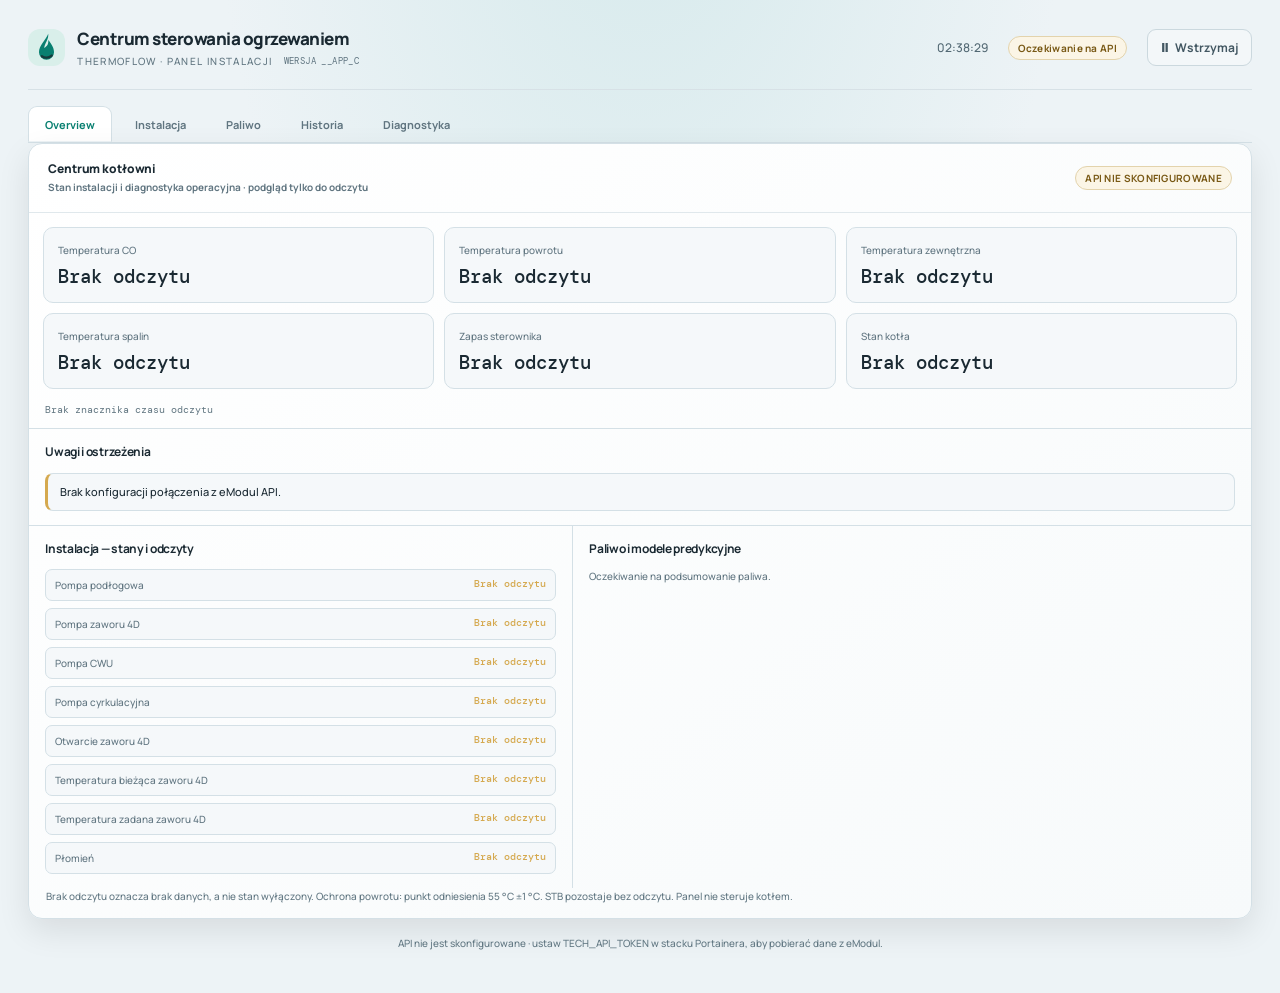
==== index.html @ 025302bd "Expose prepared shadow diagnostics in read-only API and dashboard Co-authored-by: Perplexity <norepl" ====
<!doctype html>
<html lang="pl">
<head>
  <meta charset="utf-8"><meta name="viewport" content="width=device-width, initial-scale=1">
  <meta name="theme-color" content="#0a1118">
  <meta name="description" content="ThermoFlow — monitoring i wizualizacja instalacji grzewczej, kotła Defro, temperatur, pomp i zużycia peletu.">
  <meta name="application-name" content="ThermoFlow">
  <link rel="icon" type="image/svg+xml" href="/favicon.svg">
  <link rel="icon" type="image/png" sizes="32x32" href="/favicon-32x32.png">
  <link rel="apple-touch-icon" sizes="180x180" href="/apple-touch-icon.png">
  <link rel="manifest" href="/site.webmanifest">
  <meta property="og:type" content="website">
  <meta property="og:site_name" content="ThermoFlow">
  <meta property="og:title" content="ThermoFlow — monitoring kotła">
  <meta property="og:description" content="Monitoring instalacji grzewczej i kotła Defro w czasie rzeczywistym.">
  <meta property="og:url" content="https://defro.rafalonthe.net/">
  <meta property="og:image" content="https://defro.rafalonthe.net/og-image.png">
  <meta property="og:image:type" content="image/png">
  <meta property="og:image:width" content="1200">
  <meta property="og:image:height" content="630">
  <title>ThermoFlow — monitoring kotła</title>
  <link rel="preconnect" href="https://fonts.googleapis.com"><link rel="preconnect" href="https://fonts.gstatic.com" crossorigin>
  <link href="https://fonts.googleapis.com/css2?family=DM+Mono:wght@400;500&family=Manrope:wght@400;500;600;700;800&display=swap" rel="stylesheet">
  <link rel="stylesheet" href="/assets/css/base.css?v=__APP_COMMIT__">
  <link rel="stylesheet" href="/assets/css/components.css?v=__APP_COMMIT__">
  <link rel="stylesheet" href="/assets/css/motion.css?v=__APP_COMMIT__">
  <link rel="stylesheet" href="/assets/css/charts.css?v=__APP_COMMIT__">
  <link rel="stylesheet" href="/assets/css/fuel.css?v=__APP_COMMIT__">
  <link rel="stylesheet" href="/assets/css/theme.css?v=__APP_COMMIT__">
  <link rel="stylesheet" href="/assets/css/ui-polish.css?v=__APP_COMMIT__">
</head>
<body><div class="app">
  <header class="topbar"><div class="brand"><div class="brandmark"><svg viewBox="0 0 64 64" aria-hidden="true"><path d="M35 8C31 19 19 28 19 40a13 13 0 0 0 26 0c0-8-5-15-10-21 1 8-3 11-7 14 1-9 8-15 7-25Z" fill="currentColor"/><path d="M24 47c5 3 12 3 17-1" fill="none" stroke="#153b3c" stroke-linecap="round" stroke-width="4"/></svg></div><div>Centrum sterowania ogrzewaniem<small>THERMOFLOW · PANEL INSTALACJI <span class="build-version-inline" id="buildVersion" title="Wersja obrazu dashboardu">WERSJA —</span></small></div></div><div class="topright"><span class="clock" id="clock">--:--</span><span class="badge warn" id="modeBadge">● OCZEKIWANIE NA API</span><button class="button" id="pauseBtn">Ⅱ &nbsp; Wstrzymaj</button></div></header>
  <nav class="view-nav" aria-label="Nawigacja ThermoFlow" role="tablist">
    <button type="button" class="view-tab active" data-view-target="overview" aria-selected="true">Overview</button>
    <button type="button" class="view-tab" data-view-target="installation" aria-selected="false">Instalacja</button>
    <button type="button" class="view-tab" data-view-target="fuel" aria-selected="false">Paliwo</button>
    <button type="button" class="view-tab" data-view-target="history" aria-selected="false">Historia</button>
    <button type="button" class="view-tab" data-view-target="diagnostics" aria-selected="false">Diagnostyka</button>
  </nav>

  <div class="grid"><main class="maincol">
    <section class="card overview-card" data-view="overview" aria-labelledby="overviewTitle">
      <div class="cardhead"><div><h2 id="overviewTitle">Centrum kotłowni</h2><div class="subhead">Stan instalacji i diagnostyka operacyjna · podgląd tylko do odczytu</div></div><span class="badge warn" id="overviewConnection">OCZEKIWANIE NA API</span></div>
      <div class="overview-grid">
        <div class="overview-metric"><span>Temperatura CO</span><strong id="overviewCo">—</strong></div>
        <div class="overview-metric"><span>Temperatura powrotu</span><strong id="overviewReturn">—</strong></div>
        <div class="overview-metric"><span>Temperatura zewnętrzna</span><strong id="overviewOutdoor">—</strong></div>
        <div class="overview-metric"><span>Temperatura spalin</span><strong id="overviewFlue">—</strong></div>
        <div class="overview-metric"><span>Zapas sterownika</span><strong id="overviewFuel">—</strong></div>
        <div class="overview-metric"><span>Stan kotła</span><strong id="overviewBoilerState">—</strong></div>
      </div>
      <div class="overview-updated" id="overviewUpdated" aria-live="polite">Oczekiwanie na odczyt…</div>
      <section class="overview-section" aria-labelledby="overviewAlertsTitle"><h3 id="overviewAlertsTitle">Uwagi i ostrzeżenia</h3><div id="overviewAlerts" class="overview-alerts" role="status" aria-live="polite"><div class="overview-alert warn">Oczekiwanie na dane sterownika.</div></div></section>
      <div class="overview-columns">
        <section class="overview-section" aria-labelledby="overviewPumpsTitle"><h3 id="overviewPumpsTitle">Instalacja — stany i odczyty</h3><div id="overviewPumps" class="overview-rows"><div class="overview-muted">Oczekiwanie na dane…</div></div></section>
        <section class="overview-section" aria-labelledby="overviewFuelTitle"><h3 id="overviewFuelTitle">Paliwo i modele predykcyjne</h3><div id="overviewFuelModels" class="overview-models"><div class="overview-muted">Oczekiwanie na podsumowanie paliwa…</div></div></section>
      </div>
      <div class="telemetry-footer">Brak odczytu oznacza brak danych, a nie stan wyłączony. Ochrona powrotu: punkt odniesienia 55 °C ±1 °C. STB pozostaje bez odczytu. Panel nie steruje kotłem.</div>
    </section>
    <section class="card" data-view="installation" aria-label="Schemat instalacji">
      <div class="schematic-wrap"><svg class="schematic" viewBox="0 0 1380 600" role="img" aria-label="Schemat ogrzewania: zawór 4D obsługuje grzejniki, zawór 3D podłogówkę; powroty łączą się przed kotłem">
        <defs><marker id="arrHot" markerWidth="8" markerHeight="8" refX="6" refY="4" orient="auto"><path d="M0,0 L8,4 L0,8 z" fill="#ff9c57"/></marker><marker id="arrBlue" markerWidth="8" markerHeight="8" refX="6" refY="4" orient="auto"><path d="M0,0 L8,4 L0,8 z" fill="#6bbcff"/></marker><marker id="arrWarm" markerWidth="8" markerHeight="8" refX="6" refY="4" orient="auto"><path d="M0,0 L8,4 L0,8 z" fill="#f6d365"/></marker><marker id="arrMix" markerWidth="8" markerHeight="8" refX="6" refY="4" orient="auto"><path d="M0,0 L8,4 L0,8 z" fill="#eab77a"/></marker>
          <path id="floorMixedFlowPath" d="M800 255 V350 H850 H935 V400"/>
          <path id="floorReturnFlowPath" d="M935 400 V430 H1045 V205 H850"/>
          <path id="floorHotFeedPath" d="M450 115 H800 V155"/>
          <path id="commonReturnPath" d="M1035 500 H350"/>
          <path id="floorReturnToCommonPath" d="M935 400 V430 H1045 V500 H350"/>
          <path id="radiatorLoop" d="M250 115 H450 V155 V255 V350 H500 H585 V390 V420 H700 V220 H490 H410 H350 V500 H250 V265 H225 M225 220 H250 V115"/>
          <path id="dhwLoop" d="M250 115 H1120 V204 V254 V400 H1155 V462 C1155 466 1095 466 1095 474 S1155 482 1155 486 S1095 500 1080 500 H1055 H350 H250 V265 H225 M225 220 H250 V115"/>
          <path id="circLoop" d="M1170 430 H1250 V315 H1290 V342 H1320 V530 H1145 V430 H1170"/>
        </defs>
        <path class="pipe" d="M225 220 H250 V115 H1120 M450 115 V155 M800 115 V155 M1120 115 V206 M450 255 V350 H500 M585 390 V420 H700 V220 H490 M410 220 H350 V500 H250 V265 H225 M800 255 V350 H850 M935 400 V430 H1045 V205 H850 M1045 430 V500 M1120 254 V400 M1170 430 H1250 V315 H1290 V342 H1320 V530 H1145 V430 H1170 M1080 500 H1035"/>
        <path class="pipe" d="M350 500 H1055"/><path class="flow cold" data-fid="commonRet" data-pump="commonReturn" d="M1035 500 H350"/>
        <path class="flow hot" data-fid="sys" data-pump="system" d="M225 220 H250 V115 H1120"/>
        <path class="flow hot" data-fid="radUp" data-pump="rad" d="M450 115 V155"/><path class="flow hot" data-fid="floorUp" data-pump="floor" d="M800 115 V155"/><path class="flow hot" data-fid="dhwUp" data-pump="dhw" d="M1120 115 V204"/>
        <path class="flow mixed" data-fid="radDown" data-pump="rad" d="M450 255 V350 H500"/><path class="flow" data-fid="floorDown" data-pump="floor" style="stroke:var(--teal)" d="M800 255 V350 H850"/>
        <path class="flow cold" data-fid="radRet" data-pump="rad" d="M585 390 V420 H700 V220 H490"/><path class="flow cold" data-fid="floorRet" data-pump="floor" d="M935 400 V430 H1045 V205 H850"/><path class="flow cold" data-fid="floorToCommon" data-pump="floor" d="M1045 430 V500 H1035"/>
        <path class="flow cold" data-fid="radRet2" data-pump="rad" d="M410 220 H350 V500"/><path class="flow cold" data-fid="sysRet" data-pump="system" marker-end="url(#arrBlue)" d="M350 500 H250 V265 H225"/>
        <text class="pipe-label" x="700" y="485" text-anchor="middle">POWRÓT WSPÓLNY DO KOTŁA</text>
        <path class="flow warm" data-fid="dhwDown" data-pump="dhw" marker-end="url(#arrWarm)" d="M1120 254 V400"/><path class="flow cold dhw-return-flow" data-fid="dhwRet" data-pump="dhw" d="M1080 500 H1035"/>
        <path class="flow hot" data-fid="circHot" data-pump="circ" d="M1170 430 H1250 V315 H1290 V342 H1320"/><path class="flow cold" data-fid="circRet" data-pump="circ" d="M1320 342 V530 H1145 V430 H1170"/>
        <g id="beadFloorHotFeed">
          <circle class="water-bead bead-teal" r="4"><animateMotion dur="3.6s" repeatCount="indefinite"><mpath href="#floorHotFeedPath"/></animateMotion></circle>
          <circle class="water-bead bead-teal" r="3.5"><animateMotion dur="3.6s" begin="-1.8s" repeatCount="indefinite"><mpath href="#floorHotFeedPath"/></animateMotion></circle>
        </g>
        <g id="beadFloor">
          <circle class="water-bead bead-teal" r="4"><animateMotion dur="3.4s" repeatCount="indefinite"><mpath href="#floorMixedFlowPath"/></animateMotion></circle>
          <circle class="water-bead bead-teal" r="3.5"><animateMotion dur="3.4s" begin="-1.1s" repeatCount="indefinite"><mpath href="#floorMixedFlowPath"/></animateMotion></circle>
          <circle class="water-bead bead-teal" r="3"><animateMotion dur="3.4s" begin="-2.2s" repeatCount="indefinite"><mpath href="#floorMixedFlowPath"/></animateMotion></circle>
        </g>
        <g id="beadFloorReturn" data-bead-spacing="280">
          <circle class="water-bead bead-cold" r="4"><animateMotion dur="4.2s" repeatCount="indefinite"><mpath href="#floorReturnFlowPath"/></animateMotion></circle>
          <circle class="water-bead bead-cold" r="3.5"><animateMotion dur="4.2s" begin="-2.1s" repeatCount="indefinite"><mpath href="#floorReturnFlowPath"/></animateMotion></circle>
        </g>
        <g id="beadFloorReturnToCommon" data-bead-spacing="280">
          <circle class="water-bead bead-cold" r="4"><animateMotion dur="0.7s" repeatCount="indefinite"><mpath href="#floorReturnToCommonPath"/></animateMotion></circle>
        </g>
        <g id="beadRadiator">
          <circle class="water-bead bead-teal" r="4"><animateMotion dur="5.4s" repeatCount="indefinite"><mpath href="#radiatorLoop"/></animateMotion></circle>
          <circle class="water-bead bead-teal" r="3.5"><animateMotion dur="5.4s" begin="-1.8s" repeatCount="indefinite"><mpath href="#radiatorLoop"/></animateMotion></circle>
          <circle class="water-bead bead-teal" r="3"><animateMotion dur="5.4s" begin="-3.6s" repeatCount="indefinite"><mpath href="#radiatorLoop"/></animateMotion></circle>
        </g>
        <g id="beadDhw">
          <circle class="water-bead bead-teal" r="4"><animateMotion dur="5.7s" repeatCount="indefinite"><mpath href="#dhwLoop"/></animateMotion></circle>
          <circle class="water-bead bead-teal" r="3.5"><animateMotion dur="5.7s" begin="-2.85s" repeatCount="indefinite"><mpath href="#dhwLoop"/></animateMotion></circle>
        </g>
        <g id="beadCirc">
          <circle class="water-bead bead-teal" r="4"><animateMotion dur="4.2s" repeatCount="indefinite"><mpath href="#circLoop"/></animateMotion></circle>
          <circle class="water-bead bead-teal" r="3.5"><animateMotion dur="4.2s" begin="-2.1s" repeatCount="indefinite"><mpath href="#circLoop"/></animateMotion></circle>
        </g>
        <path d="M105 175 V145" fill="none" stroke="#425761" stroke-width="8" stroke-linecap="round"/><path class="flow flue-flow" d="M105 169 V144" fill="none" stroke="#d98959" stroke-width="2"/><g fill="#91a3a8" opacity=".75"><circle class="smoke-puff" cx="100" cy="145" r="4"/><circle class="smoke-puff" cx="110" cy="139" r="3.5"/><circle class="smoke-puff" cx="103" cy="133" r="3"/></g>
        <text class="pipe-label" x="55" y="148" text-anchor="middle">SPALINY</text><text class="temp" id="sensorFlueSvg" x="55" y="166" text-anchor="middle" style="font-size:9px">—</text>
        <g><rect class="equip" x="25" y="175" width="200" height="140" rx="14"/><path id="boilerFlame" class="boiler-flame" d="M42 258 C34 236 55 226 51 207 C73 222 74 239 65 253 C84 235 91 228 88 213 C112 239 99 262 84 273 H49Z" fill="#fa9c56"/><text class="equip-title" x="165" y="201" text-anchor="middle">KOCIOŁ</text><text class="equip-sub" id="boilerStateSvg" x="165" y="221" text-anchor="middle">—</text><text class="temp" id="boilerPowerSvg" x="165" y="249" text-anchor="middle" style="font-size:12px">— kW</text><rect x="136" y="257" width="58" height="4" rx="2" fill="#263a45"/><rect id="boilerFuelBar" x="136" y="257" width="0" height="4" rx="2" fill="#49d7bd"/><text class="equip-sub" id="boilerFuelSvg" x="165" y="274" text-anchor="middle" style="font-size:8px">ZAPAS PALIWA · —</text><text class="equip-sub" x="165" y="296" text-anchor="middle">ogień · <tspan id="sensorFireSvg">—</tspan></text></g>
        <circle cx="250" cy="115" r="10" fill="#182832" stroke="#f3d16c" stroke-width="2"/><circle cx="250" cy="115" r="3" fill="#f3d16c"/><text class="equip-title" x="250" y="78" text-anchor="middle">CZUJNIK ZASILANIA</text><text class="temp" id="sensorTemp" x="250" y="99" text-anchor="middle">—</text><text class="pipe-label" x="325" y="101">GORĄCE ZASILANIE Z PIECA</text>
        <g class="svg-click" id="valve4Svg" tabindex="0" role="img" aria-describedby="valve4Tooltip" aria-label="Zawór 4D — najedź lub ustaw fokus, aby wyświetlić szczegóły"><circle class="equip" cx="450" cy="205" r="50"/><path d="M422 177 L478 233 M478 177 L422 233 M450 155 V255" stroke="#91aab2" stroke-width="2.4"/><circle cx="450" cy="205" r="8" fill="#49d7bd"/><rect x="390" y="137" width="120" height="22" rx="5" fill="#12212a"/><text class="equip-title" x="450" y="153" text-anchor="middle">ZAWÓR 4D</text></g>
        <g><circle class="pump" cx="450" cy="350" r="23"/><path id="radRotor" class="pump-icon pump-rotor" d="M443 337 Q463 350 443 363Z"/><text class="equip-sub" x="450" y="397" text-anchor="middle">POMPA ZAWORU 4D</text></g>
        <g><rect class="equip" x="500" y="310" width="180" height="80" rx="12"/><text class="equip-title" x="590" y="337" text-anchor="middle">GRZEJNIKI</text><path d="M523 350 H657 M532 356 V370 M552 356 V370 M572 356 V370 M592 356 V370 M612 356 V370 M632 356 V370 M652 356 V370" stroke="#d59661" stroke-width="2.2"/><text class="temp" id="radTemp" x="590" y="382" text-anchor="middle" aria-label="Temperatura bieżąca zaworu 4D, korekta regulatora w nawiasie, temperatura zadana"><tspan id="radCurrent">—</tspan><tspan id="radCorrection" font-size="8"></tspan><tspan> / </tspan><tspan id="radSet">—</tspan></text></g>
        <g class="svg-click" id="valve3Svg" title="Zawór 3D miesza gorące zasilanie z powrotem podłogówki"><circle class="equip" cx="800" cy="205" r="50"/><path d="M772 177 L828 233 M828 177 L772 233 M800 155 V255" stroke="#91aab2" stroke-width="2.4"/><circle cx="800" cy="205" r="8" fill="#49d7bd"/><rect x="740" y="137" width="120" height="22" rx="5" fill="#12212a"/><text class="equip-title" x="800" y="153" text-anchor="middle">ZAWÓR 3D</text></g>
        <g><circle class="pump" cx="800" cy="350" r="23"/><path id="floorRotor" class="pump-icon pump-rotor" d="M793 337 Q813 350 793 363Z"/><text class="equip-sub" x="800" y="397" text-anchor="middle">POMPA PODŁOGOWA</text><text class="equip-sub" id="floorPumpState" x="800" y="410" text-anchor="middle" style="font-size:7px;display:none">stan nieznany</text></g>
        <g><rect class="equip" x="850" y="310" width="170" height="90" rx="12"/><text class="equip-title" x="935" y="335" text-anchor="middle">PODŁOGÓWKA</text><text class="equip-sub" id="valve3Temp" x="935" y="352" text-anchor="middle">RĘCZNY · ZAWÓR 3D</text><path d="M872 370 C884 357 896 383 908 370 S932 357 944 370 S968 383 980 370 S1004 357 1012 370" fill="none" stroke="#64cbbc" stroke-width="2.2"/><text class="temp" id="floorTemp" x="935" y="391" text-anchor="middle" style="font-size:8px">brak odczytu</text></g>
        <g><circle class="pump" cx="1120" cy="230" r="24"/><path id="dhwRotor" class="pump-icon pump-rotor" d="M1112 216 Q1133 230 1112 244Z"/><text class="equip-sub" x="1120" y="270" text-anchor="middle">POMPA CWU</text></g>
        <g><rect class="water" x="1080" y="400" width="90" height="130" rx="28"/><text class="equip-title" x="1125" y="435" text-anchor="middle">CWU</text><text class="equip-sub" x="1125" y="454" text-anchor="middle">ZASOBNIK</text><path d="M1120 400 H1155 V462 C1155 466 1095 466 1095 474 S1155 482 1155 486 S1095 500 1080 500" fill="none" stroke="#d99f54" stroke-width="3" stroke-linecap="round" stroke-linejoin="round"/><path class="flow warm" data-fid="dhwTank" data-pump="dhw" marker-end="url(#arrWarm)" d="M1120 400 H1155 V462 C1155 466 1095 466 1095 474 S1155 482 1155 486 S1095 500 1080 500"/><text class="temp compact-temp" id="dhwTemp" x="1125" y="519" text-anchor="middle">48 / 50°C</text></g>
        <g aria-label="Kran ciepłej wody"><text class="equip-title" x="1290" y="275" text-anchor="middle">KRAN CWU</text><path d="M1290 298 V290 C1290 285 1294 282 1299 282 H1309 V290 H1300 V300 M1309 290 H1318 V303 H1310" fill="none" stroke="#dce8e9" stroke-width="4" stroke-linecap="round" stroke-linejoin="round"/><path d="M1298 282 V278 H1307 V282" fill="none" stroke="#91aab2" stroke-width="3" stroke-linecap="round" stroke-linejoin="round"/><path d="M1314 307 C1314 307 1310 311 1310 314 A4 4 0 0 0 1318 314 C1318 311 1314 307 1314 307Z" fill="#6bbcff"/></g>
        <g><circle class="pump" cx="1210" cy="430" r="22"/><path id="circRotor" class="pump-icon pump-rotor" d="M1203 417 Q1222 430 1203 443Z"/><text class="equip-sub" x="1220" y="470" text-anchor="middle">POMPA</text><text class="equip-sub" x="1220" y="482" text-anchor="middle">CYRKULACYJNA</text></g>
        <g><text class="equip-title" x="1320" y="65" text-anchor="middle">ZEWNĘTRZNA</text><text class="temp" id="sensorOutdoorSvg" x="1320" y="87" text-anchor="middle">—</text><circle cx="1320" cy="112" r="8" fill="#182832" stroke="#6bbcff" stroke-width="2"/><circle cx="1320" cy="112" r="3" fill="#6bbcff"/></g>
        <circle id="floorReturnJunction" cx="1045" cy="430" r="3.5" fill="#6bbcff"/><circle class="node" cx="250" cy="115" r="5"/><circle cx="250" cy="500" r="10" fill="#182832" stroke="#6bbcff" stroke-width="2.5"/><circle cx="250" cy="500" r="3.5" fill="#6bbcff"/><text class="equip-sub" x="250" y="528" text-anchor="middle">CZUJNIK POWROTU · <tspan id="returnTempSvg">—</tspan></text>
      </svg></div>
      <div class="diagram-legend"><span class="key"><i style="background:var(--orange)"></i>Gorące zasilanie</span><span class="key"><i style="background:var(--yellow)"></i>Gałąź CWU</span><span class="key"><i style="background:#eab77a"></i>Zasilanie grzejników za 4D</span><span class="key"><i style="background:var(--blue)"></i>Wspólny powrót do kotła</span><span class="key"><i style="background:var(--teal)"></i>Przepływ podłogówki</span><span class="key"><i style="background:var(--orange)"></i>Ciepła woda do kranu</span><span class="key"><i style="background:var(--blue)"></i>Powrót cyrkulacji CWU</span></div>
    </section>
    <section class="card" data-view="installation"><div class="cardhead"><div><h2>Temperatury instalacji</h2><div class="subhead">Czujniki na schemacie i temperatury obiegów</div></div></div><div class="temperature-grid"><div class="metric"><div class="label">Czujnik za piecem</div><strong class="t1" id="mBoiler">—</strong><small>na wspólnym zasilaniu</small></div><div class="metric"><div class="label">Zasilanie podłogówki · C1</div><strong class="t2" id="mFloor">—</strong><small id="floorMetricHint">czujnik na rurze za pompą podłogową</small></div><div class="metric"><div class="label">Zasilanie grzejników</div><strong class="t3" id="mRad">—</strong><small>sterowanie z pieca · zawór 4D</small></div><div class="metric"><div class="label">CWU · bieżąca / zadana</div><strong class="t4" id="mDhw">— / —</strong><small id="dhwMetricHint">oczekiwanie na dane</small></div></div></section>

    <section class="card" data-view="installation"><div class="cardhead"><div><h2>Odczyty sterownika pieca</h2><div class="subhead">Parametry z panelu DEfRO · odświeżane z eModul API</div></div></div>
      <div class="telemetry-grid">
        <div class="telemetry-tile ok"><div class="telemetry-label">Temperatura CO</div><div class="telemetry-value" id="tileCo">—</div><div class="telemetry-meta" id="tileCoMeta">zadana —</div></div>
        <div class="telemetry-tile ok"><div class="telemetry-label">Temperatura CWU</div><div class="telemetry-value" id="tileDhw">—</div><div class="telemetry-meta" id="tileDhwMeta">zadana —</div></div>
        <div class="telemetry-tile ok"><div class="telemetry-label">Temperatura spalin</div><div class="telemetry-value" id="tileFlue">—</div><div class="telemetry-meta">odczyt sterownika</div></div>
        <div class="telemetry-tile ok"><div class="telemetry-label">Temperatura zewnętrzna</div><div class="telemetry-value" id="tileOutdoor">—</div><div class="telemetry-meta">czujnik zewnętrzny</div></div>
        <div class="telemetry-tile live"><div class="telemetry-label">Moc chwilowa pieca</div><div class="telemetry-value" id="tileBoilerPower">—</div><div class="telemetry-meta" id="tileBoilerPowerMeta">odczyt z eModul</div></div>
        <div class="telemetry-tile alert"><div class="telemetry-label">Czujnik ognia</div><div class="telemetry-value small" id="tileFire">—</div><div class="telemetry-meta" id="tileFireMeta">surowa wartość API niedostępna</div></div>
        <div class="telemetry-tile"><div class="telemetry-label">Podajnik</div><div class="telemetry-value small" id="tileFeeder">—</div></div>
        <div class="telemetry-tile"><div class="telemetry-label">Grzałka</div><div class="telemetry-value small" id="tileHeater">—</div></div>
        <div class="telemetry-tile"><div class="telemetry-label">Pompa podłogowa · wyjście CO</div><div class="telemetry-value small" id="tilePumpFloor">—</div></div>
        <div class="telemetry-tile"><div class="telemetry-label">Pompa grzejników · zawór 4D</div><div class="telemetry-value small" id="tilePumpValve4d">—</div></div>
        <div class="telemetry-tile"><div class="telemetry-label">Pompa CWU</div><div class="telemetry-value small" id="tilePumpDhw">—</div></div>
        <div class="telemetry-tile"><div class="telemetry-label">Pompa cyrkulacyjna</div><div class="telemetry-value small" id="tilePumpCirc">—</div></div>
        <div class="telemetry-tile"><div class="telemetry-label">Wentylator</div><div class="telemetry-value small" id="tileFan">—</div><div class="telemetry-meta" id="tileFanMeta">obroty niedostępne</div></div>
        <div class="telemetry-tile live"><div class="telemetry-label">Zawór wbudowany 1 · 4D</div><div class="telemetry-value" id="tileValve">—</div><div class="telemetry-meta" id="tileValveMeta">czujnik zaworu</div></div>
        <div class="telemetry-tile ok"><div class="telemetry-label">Zapas paliwa</div><div class="telemetry-value" id="tileFuel">—</div><div class="telemetry-meta" id="tileFuelMeta">stan zasobnika paliwa</div></div>
        <div class="telemetry-tile"><div class="telemetry-label">Dezynfekcja</div><div class="telemetry-value small" id="tileDisinfection">—</div></div>
        <div class="telemetry-tile live"><div class="telemetry-label">Tryb pracy</div><div class="telemetry-value small" id="tileMode">Pompy równoległe</div></div>
        <div class="telemetry-tile live"><div class="telemetry-label">Stan sterownika</div><div class="telemetry-value small" id="tileControllerState">Czuwanie</div></div>
        <div class="telemetry-tile live"><div class="telemetry-label">Stan CWU · wyliczony</div><div class="telemetry-value small" id="tileDhwState">Brak odczytu</div><div class="telemetry-meta" id="tileDhwStateMeta">wymaga temperatury i stanu pompy</div></div>
        <div class="telemetry-tile live"><div class="telemetry-label">Pokój · bieżąca / zadana</div><div class="telemetry-value small" id="tileRoomState">— / —</div><div class="telemetry-meta" id="tileRoomStateMeta">odczyt regulatora pokojowego</div></div>
        <div class="telemetry-tile wide"><div class="telemetry-label">Sterownik i wersja</div><div class="telemetry-value small" id="tileController">DEfRO · ST-9730</div><div class="telemetry-meta" id="tileVersion">wersja modułu</div></div>
      </div><div class="subhead" id="extraTempHeading" style="display:none;padding:0 18px 8px">Dodatkowe temperatury udostępnione przez sterownik</div><div class="telemetry-grid" id="extraTempGrid" style="display:none;padding-top:0"></div><div class="telemetry-footer" id="telemetryFooter">Oczekiwanie na dane sterownika przez eModul API.</div>
    </section>
    <section class="card" data-view="fuel" id="fuelCard" aria-labelledby="fuelTitle" hidden><div class="cardhead"><div><h2 id="fuelTitle">Zużycie peletu</h2><div class="subhead">Dosypki z kanału ThingSpeak „Pelet” · zużycie bieżące z licznika podajnika lub mocy palnika, kalibrowane do dosypek</div></div></div>
      <div class="telemetry-grid fuel-grid">
        <div class="telemetry-tile live"><div class="telemetry-label">Ostatnie 7 dni</div><div class="telemetry-value" id="fuelWeek">—</div><div class="telemetry-meta" id="fuelWeekMeta">szacunek z mocy palnika</div></div>
        <div class="telemetry-tile live"><div class="telemetry-label" id="fuelHddLabel">kg na stopniodzień</div><div class="telemetry-value" id="fuelHdd">—</div><div class="telemetry-meta" id="fuelHddMeta">z rzeczywistych dosypek</div></div>
        <div class="telemetry-tile live"><div class="telemetry-label">Od ostatniej dosypki</div><div class="telemetry-value" id="fuelSince">—</div><div class="telemetry-meta" id="fuelSinceMeta">—</div></div>
        <div class="telemetry-tile ok" id="fuelHopperTile"><div class="telemetry-label">W zasobniku · szacunek</div><div class="telemetry-value" id="fuelHopper">—</div><div class="telemetry-meta" id="fuelHopperMeta">—</div></div>
      </div><div class="telemetry-footer" id="fuelFooter">Oczekiwanie na dane zużycia peletu.</div>
      <div class="fuel-detail-section">
        <div class="fuel-detail-heading"><div><h3>ANALITYKA ZUŻYCIA</h3><small>Ostatnie 30 pełnych dób · kg</small></div><span class="telemetry-meta" id="fuelDetailStatus">Dane z ThingSpeak</span></div>
        <div class="fuel-analysis-layout">
          <div class="fuel-analysis-main">
            <div class="fuel-detail-panel fuel-chart-panel"><h4>Zużycie dobowe</h4><canvas id="fuelDailyChart" aria-label="Wykres dobowego zużycia peletu: licznik podajnika, moc palnika i model domu"></canvas><div class="fuel-chart-legend" id="fuelChartLegend"></div><div class="fuel-detail-footnote">Licznik i moc palnika to źródła szacunku zużycia. Model domu jest wartością obliczeniową, nie pomiarem.</div></div>
            <div class="fuel-detail-panel fuel-history-panel"><div class="fuel-detail-heading"><h4>Historia dosypek</h4><span class="telemetry-meta" id="fuelRefillCount">—</span></div><div id="fuelRefillHistory"><div class="fuel-empty">Ładowanie historii…</div></div></div>
          </div>
          <div class="fuel-analysis-side">
            <div class="fuel-detail-panel fuel-model-panel"><h4>Model i jakość danych</h4><div id="fuelModelDetails"><div class="fuel-empty">Oczekiwanie na podsumowanie…</div></div></div><div class="fuel-detail-panel fuel-telemetry-quality-panel"><div class="fuel-detail-heading"><h4>Jakość telemetrii ThingSpeak</h4><button type="button" class="button" id="fuelTelemetryAuditRun">Uruchom audyt</button></div><div class="telemetry-meta" id="fuelTelemetryAuditMeta">Audyt nie był jeszcze uruchamiany</div><div id="fuelTelemetryQuality"><div class="fuel-empty">Audyt uruchamiany na żądanie; wejście do widoku nie pobiera historii.</div></div></div>
            <div class="fuel-detail-panel fuel-planning-panel"><h4>Planowanie zapasu pelletu</h4><div id="fuelPlanning"><div class="fuel-empty">Oczekiwanie na prognozę…</div></div></div>
            <div class="fuel-detail-panel fuel-forecast-panel"><h4>Prognoza zużycia</h4><div id="fuelForecast"><div class="fuel-empty">Oczekiwanie na prognozę…</div></div><div class="fuel-detail-footnote" id="fuelStockMethod">Prognoza zależy od modelu domu i danych pogodowych. Jest szacunkiem, nie gwarantowanym terminem dosypki.</div></div>
          </div>
        </div>
      </div>
    </section>
  </main></div>
  <div class="valve-tooltip" id="valve4Tooltip" role="tooltip" hidden></div>
  <section class="card sensor-panel" data-view="diagnostics"><div class="cardhead"><div><h2>Czujniki instalacji</h2><div class="subhead">Dostępność i odczyty udostępniane przez eModul</div></div></div><div class="sensor-grid">
    <div class="sensor-chip" id="sensorOutdoor"><i></i><span>Czujnik zewnętrzny · oczekiwanie na API</span></div><div class="sensor-chip unknown" id="sensorReturn"><i></i><span>Czujnik powrotu · oczekiwanie na API</span></div>
    <div class="sensor-chip unknown" id="sensorValve"><i></i><span>Czujnik zaworu · oczekiwanie na API</span></div><div class="sensor-chip" id="sensorDhw"><i></i><span>Czujnik CWU · oczekiwanie na API</span></div>
    <div class="sensor-chip safety" id="sensorFire"><i></i><span>Czujnik ognia · oczekiwanie na API</span></div><div class="sensor-chip" id="sensorCo"><i></i><span>Czujnik CO · oczekiwanie na API</span></div>
    <div class="sensor-chip" id="sensorFlue"><i></i><span>Czujnik spalin · oczekiwanie na API</span></div><div class="sensor-chip safety unknown" id="sensorStb" title="STB to zabezpieczenie termiczne kotła; sterownik nie udostępnia jego stanu w API"><i></i><span>STB · zabezpieczenie termiczne kotła · brak odczytu API</span></div>
    <div class="sensor-chip control unknown" id="sensorRoom"><i></i><span>Regulator pokojowy · brak odczytu</span></div>
    <div class="sensor-chip" id="sensorSupply"><i></i><span>Czujnik zasilania kotła · oczekiwanie na API</span></div>
  </div></section>
  <section class="card diagnostics-history-card" data-view="diagnostics" aria-labelledby="shadowTitle" hidden>
    <div class="cardhead"><div><h2 id="shadowTitle">Ocena obserwacyjna</h2><div class="subhead">Spaliny i powrót · tylko odczyt</div></div></div>
    <div class="diagnostics-toolbar"><button type="button" class="button diagnostics-refresh" id="shadowRefresh" data-testid="button-refresh-shadow">Odśwież ocenę</button></div>
    <div class="diagnostics-intro" aria-live="polite" data-testid="text-shadow-status" id="shadowStatus">Oczekiwanie na ocenę…</div>
    <ul id="shadowComponents" class="stats-meta" data-testid="list-shadow-components" hidden></ul>
  </section>
  <section class="card diagnostics-history-card" data-view="diagnostics" aria-labelledby="diagnosticsHistoryTitle">
    <div class="cardhead"><div><h2 id="diagnosticsHistoryTitle">Diagnostyka pracy kotła</h2><div class="subhead">Analiza zapisanych próbek ThingSpeak · zakres 24 h, 7 dni lub 30 dni · tylko odczyt</div></div><span class="badge warn" id="diagnosticsHistoryState">OCZEKIWANIE NA HISTORIĘ</span></div>
    <div class="diagnostics-toolbar"><div class="stats-controls diagnostics-periods" role="group" aria-label="Zakres analizy"><button class="stats-period active" data-diagnostics-range="24" aria-pressed="true">24 h</button><button class="stats-period" data-diagnostics-range="168" aria-pressed="false">7 dni</button><button class="stats-period" data-diagnostics-range="720" aria-pressed="false">30 dni</button></div><button type="button" class="button diagnostics-refresh" id="diagnosticsRefresh">Odśwież</button></div>
    <div class="diagnostics-load" role="status" aria-live="polite"><div class="diagnostics-load-head"><strong id="diagnosticsLoadStatus">Przygotowuję dane…</strong><progress id="diagnosticsProgress" max="1" value="0" aria-label="Postęp pobierania historii"></progress></div><p>Zakres pobierany jest z ThingSpeak w częściach do 24 godzin (maksymalnie 3 równocześnie). Po pobraniu próbki są łączone według czasu i analizowane. Luki danych pozostają widoczne, nie są uzupełniane. Dłuższy zakres wymaga pobrania większej liczby części; ponowny odczyt może skorzystać z cache API.</p></div>
    <div class="diagnostics-intro" id="diagnosticsIntro">Analiza z zapisanych próbek ThingSpeak. Progi i nastawy analizy są pobierane z API. Wyniki nie sterują kotłem.</div>
    <h3 class="diagnostics-section-title">Wydajność i cykle kotła</h3>
    <div class="diagnostics-summary" id="diagnosticsSummary"><div class="overview-muted">Oczekiwanie na dane historyczne…</div></div>
    <h3 class="diagnostics-section-title">Zdarzenia, pompy i jakość danych</h3>
    <div class="diagnostics-events" id="diagnosticsEvents" aria-live="polite"><div class="overview-muted">Zdarzenia pojawią się po pobraniu historii.</div></div>
    <div class="stats-meta" id="diagnosticsHistoryMeta">Źródło: /api/history · analiza wyliczana z dostępnych próbek, bez ingerencji w sterownik.</div>
  </section>
  <section class="card" data-view="history" aria-labelledby="statsTitle"><div class="cardhead stats-card-head"><div><h2 id="statsTitle">Statystyki instalacji</h2><div class="subhead" id="statsDescription">Historia z dwóch kanałów ThingSpeak · CSV obejmuje serie i stany pomp</div></div><div class="stats-controls" role="group" aria-label="Zakres wykresu"><button class="stats-period active" data-period="day" aria-pressed="true">Dzień</button><button class="stats-period" data-period="week" aria-pressed="false">Tydzień</button><button class="stats-period" data-period="month" aria-pressed="false">Miesiąc</button><button class="stats-period" data-period="year" aria-pressed="false">Rok</button><div class="stats-date-nav"><button class="button stats-step" id="statsPrev" type="button" aria-label="Poprzedni dzień" title="Poprzedni dzień">‹</button><input class="stats-date" type="date" id="statsDate" aria-label="Wybierz dzień lub tydzień"><input class="stats-date" type="month" id="statsMonth" aria-label="Wybierz miesiąc" hidden><input class="stats-date" type="number" id="statsYear" min="2000" max="2100" aria-label="Wybierz rok" hidden><button class="button stats-step" id="statsNext" type="button" aria-label="Następny dzień" title="Następny dzień">›</button></div><button class="button stats-csv" id="statsCsv" disabled>Pobierz CSV</button></div></div><div class="stats-content"><div class="stats-legend-toolbar"><div class="stats-legend" id="statsLegend"></div><button class="button stats-series-toggle" id="statsSeriesToggle" type="button" disabled>Odznacz wszystkie</button></div><div class="stats-chart-wrap"><canvas class="stats-chart" id="statsChart" aria-label="Wykres historycznych odczytów sterownika"></canvas><div class="stats-tooltip" id="statsTooltip" role="status" aria-live="polite"></div><div class="stats-message" id="statsMessage">Ładowanie historii z ThingSpeak…</div></div><div class="stats-meta" id="statsMeta">Historia jest pobierana z dwóch kanałów ThingSpeak.</div></div></section>
  <div class="bottomnote" id="bottomNote">ThermoFlow · Schemat pokazuje wartości udostępniane przez sterownik; brakujące czujniki są oznaczone</div>
</div><script src="/assets/js/api.js?v=__APP_COMMIT__" defer></script>
  <script src="/assets/js/schematic.js?v=__APP_COMMIT__" defer></script>
  <script src="/assets/js/live.js?v=__APP_COMMIT__" defer></script>
  <script src="/assets/js/statistics.js?v=__APP_COMMIT__" defer></script>
  <script src="/assets/js/fuel.js?v=__APP_COMMIT__" defer></script>
  <script src="/assets/js/fuel-panel.js?v=__APP_COMMIT__" defer></script>
  <script src="/assets/js/overview.js?v=__APP_COMMIT__" defer></script>
  <script src="/assets/js/diagnostics.js?v=__APP_COMMIT__" defer></script>
  <script src="/assets/js/shadow-panel.js?v=__APP_COMMIT__" defer></script>
  <script src="/assets/js/navigation.js?v=__APP_COMMIT__" defer></script></body></html>
---- assets/css/base.css ----
*{box-sizing:border-box}body{margin:0;background:radial-gradient(ellipse at 50% -25%,#173039 0,transparent 48%),var(--bg);color:var(--text);font-family:var(--sans);font-size:14px;min-height:100vh}button,input{font:inherit}button{color:inherit}
  .app{max-width:1760px;margin:auto;padding:25px 32px 42px}.topbar{display:flex;justify-content:space-between;align-items:center;border-bottom:1px solid #1c2b35;padding:2px 0 21px}.brand{display:flex;align-items:center;gap:12px;font-weight:800;font-size:17px;letter-spacing:-.5px}.brandmark{width:37px;height:37px;border-radius:12px;background:#153b3c;display:grid;place-items:center;color:var(--teal);font-size:20px}.brand small{display:block;font-weight:500;color:var(--muted);font-size:10px;letter-spacing:1.35px;margin-top:2px}.topright{display:flex;align-items:center;gap:20px;color:#a4b5bc;font-size:12px}.live{display:flex;align-items:center;gap:7px}.dot{width:7px;height:7px;border-radius:50%;background:var(--green);box-shadow:0 0 10px #7ee0ad88}.button{background:#17252e;border:1px solid #2b3e49;border-radius:9px;padding:9px 13px;cursor:pointer}.button:hover{border-color:#63817f}.hero{display:flex;align-items:flex-end;justify-content:space-between;margin:30px 0 21px}.eyebrow,.caps{color:var(--muted);font-size:10px;text-transform:uppercase;letter-spacing:1.6px;font-weight:700}.hero h1{font-size:29px;letter-spacing:-1.3px;margin:8px 0 6px}.hero p{color:#99aab1;margin:0;font-size:13px}.hero-actions{display:flex;gap:8px}.grid{display:grid;grid-template-columns:minmax(0,1fr);gap:16px;align-items:start}.maincol,.sidecol{display:grid;gap:16px}.card{background:linear-gradient(145deg,#111c25,#0f1820);border:1px solid #20313b;border-radius:14px;overflow:hidden;box-shadow:0 14px 35px #00000012}.cardhead{display:flex;justify-content:space-between;align-items:center;padding:17px 19px;border-bottom:1px solid #1d2c36}.cardhead h2{font-size:13px;margin:0;font-weight:700}.subhead{color:var(--muted);font-size:11px;margin-top:4px}.badge{border:1px solid #25443f;background:#122722;color:#8de0c7;border-radius:30px;padding:5px 9px;font-size:10px;letter-spacing:.3px}.badge.warn{border-color:#4b4030;background:#282318;color:#e9cb83}.schematic-wrap{padding:8px 14px 12px;overflow-x:auto}.schematic{width:100%;min-width:710px;display:block}.pipe{fill:none;stroke:#263a45;stroke-width:8;stroke-linecap:round;stroke-linejoin:round}.flow{fill:none;stroke-width:3;stroke-linecap:round;stroke-dasharray:5 13;animation:flow 1s linear infinite}.hot{stroke:var(--orange)}.cold{stroke:var(--blue)}.warm{stroke:var(--yellow)}.mixed{stroke:#eab77a}.flow.off,.flow.system-off{animation-play-state:paused;opacity:.1}.flow.unknown{animation-play-state:paused;opacity:.32}.pump-rotor.unknown{opacity:.42}.water-bead{filter:drop-shadow(0 0 5px currentColor);opacity:.95}.bead-hot{fill:var(--orange);color:var(--orange)}.bead-warm{fill:var(--yellow);color:var(--yellow)}.bead-cold{fill:var(--blue);color:var(--blue)}.bead-mixed{fill:#eab77a;color:#eab77a}.bead-teal{fill:var(--teal);color:var(--teal)}.node{fill:#15232c;stroke:#435966;stroke-width:2}.equip{fill:#12212a;stroke:#415663;stroke-width:1.6}.equip-title{fill:#e4edef;font:700 12px var(--sans)}.equip-sub{fill:#82949d;font:10px var(--sans)}.temp{fill:#f4f0d9;font:500 11px var(--mono)}.compact-temp{font-size:8px}.pipe-label{fill:#90a3ad;font:10px var(--sans)}.water{fill:#14242d;stroke:#527180;stroke-width:1.5}.pump{fill:#12212a;stroke:#506875;stroke-width:1.5}.pump-icon{fill:#54d5be}.pump-rotor{transform-box:fill-box;transform-origin:center;animation:spin 2.1s linear infinite}.pump-rotor.stopped{animation-play-state:paused;opacity:.35}.svg-click{cursor:pointer}.svg-click:hover .equip{stroke:var(--teal)}.diagram-legend{display:flex;gap:18px;padding:0 20px 16px;color:#97a8b0;font-size:10px}.key{display:flex;align-items:center;gap:7px}.key i{display:block;width:18px;height:3px;border-radius:3px}.telemetry-grid{padding:14px;display:grid;grid-template-columns:repeat(6,minmax(0,1fr));gap:10px}.telemetry-tile{min-height:92px;padding:12px 13px;border:1px solid #233640;border-left:2px solid #526671;background:linear-gradient(145deg,#14212a,#111a22);border-radius:10px;display:flex;flex-direction:column;justify-content:space-between;align-items:flex-start;text-align:left}.telemetry-tile.ok{border-left-color:var(--green)}.telemetry-tile.live{border-left-color:var(--teal);align-items:stretch;text-align:left}.telemetry-tile.alert{border-left-color:var(--orange)}.telemetry-label{color:#91a4ac;font-size:10px;line-height:1.35}.telemetry-value{color:#edf4f4;font:500 19px var(--mono);letter-spacing:-.7px;margin-top:7px}.telemetry-value.small{font:600 12px var(--sans);letter-spacing:0}.telemetry-meta{color:#71858e;font-size:9px;margin-top:4px;line-height:1.35}.telemetry-wait{color:#a6b5ba;font:10px var(--mono);margin-top:10px}.telemetry-grid .wide{grid-column:span 2}.telemetry-footer{padding:0 17px 14px;color:#70848d;font-size:10px;line-height:1.5}.temperature-grid{display:grid;grid-template-columns:repeat(4,1fr);gap:0}.metric{padding:15px 17px;border-right:1px solid #1d2c36}.metric:last-child{border:0}.metric .label{color:#93a5ad;font-size:10px}.metric strong{display:block;font:500 21px var(--mono);margin-top:8px;letter-spacing:-1px}.metric small{display:block;color:#70838c;font-size:10px;margin-top:5px}.metric .t1{color:var(--orange)}.metric .t2{color:var(--yellow)}.metric .t3{color:var(--blue)}.metric .t4{color:var(--teal)}
---- assets/css/components.css ----
.control{padding:17px 18px;border-bottom:1px solid #1d2b34}.control:last-child{border:0}.controltop{display:flex;justify-content:space-between;align-items:center;font-size:12px;font-weight:700}.value{color:var(--teal);font:12px var(--mono)}.control p{color:#84969e;font-size:10px;line-height:1.55;margin:7px 0 12px}.range{width:100%;accent-color:var(--teal);height:4px;cursor:pointer}.range.hotrange{accent-color:var(--orange)}.range.blue{accent-color:var(--blue)}.toggleline{display:flex;align-items:center;justify-content:space-between}.switch{width:40px;height:23px;border-radius:20px;border:1px solid #38505a;background:#1c2b34;padding:3px;cursor:pointer}.switch:disabled,.button:disabled{opacity:.55;cursor:not-allowed}.switch:after{content:'';display:block;width:15px;height:15px;background:#80949b;border-radius:50%;transition:.2s}.switch.on{background:#175c50;border-color:#298b78}.switch.on:after{transform:translateX(17px);background:#7fe3c7}.pump-status{display:flex;gap:8px;align-items:center;color:#a9bac0;font-size:10px;margin-top:11px}.pump-status .dot{width:6px;height:6px}.legend-list{padding:8px 18px 15px;display:grid;gap:12px}.sensor-grid{padding:14px 16px 17px;display:grid;grid-template-columns:repeat(4,minmax(0,1fr));gap:8px}.sensor-chip[hidden]{display:none}.sensor-chip{min-height:42px;padding:8px 9px;border:1px solid #233640;background:#111e27;border-radius:9px;display:flex;align-items:center;gap:8px;color:#c0ced2;font-size:10px;line-height:1.35}.sensor-chip i{width:7px;height:7px;flex:none;border-radius:50%;background:var(--teal);box-shadow:0 0 8px #49d7bd55}.sensor-chip.safety i{background:var(--orange);box-shadow:0 0 8px #ff9c5755}.sensor-chip.control i{background:var(--blue);box-shadow:0 0 8px #6bbcff55}.sensor-chip.unknown i{background:#5b6c74;box-shadow:none}.sensor-note{padding:0 17px 15px;color:#70848d;font-size:10px;line-height:1.5}.legend-row{display:flex;align-items:center;gap:9px;color:#9badb4;font-size:11px}.legend-row b{margin-left:auto;color:#dae4e6;font:11px var(--mono)}.status-line{display:flex;align-items:center;gap:9px;padding:13px 17px;border-bottom:1px solid #1c2b34;font-size:11px}.status-line:last-child{border:0}.status-icon{width:22px;height:22px;border-radius:7px;background:#163126;color:#81dbab;display:grid;place-items:center;font-size:12px}.status-icon.amber{background:#30291a;color:#e7c975}.status-copy{color:#b8c7ca}.status-copy small{display:block;color:#768a93;margin-top:3px;font-size:10px}.bottomnote{color:#627782;text-align:center;font-size:10px;margin-top:17px}.flowpaused .flow,.flowpaused .pump-rotor,.flowpaused .smoke-puff{animation-play-state:paused}.flowpaused .water-bead animateMotion{animation-play-state:paused}.mobile-scroll{display:none}

  .build-version-inline{display:inline-block;margin-left:8px;color:var(--muted);font:9px var(--mono);letter-spacing:.4px;vertical-align:1px}
  .view-nav{display:flex;gap:7px;flex-wrap:wrap;padding:16px 0 0;border-bottom:1px solid var(--line)}.view-tab{background:transparent;border:1px solid transparent;border-radius:9px 9px 0 0;padding:10px 16px;color:var(--muted);font:600 12px var(--sans);cursor:pointer}.view-tab:hover{color:var(--text);background:var(--panel)}.view-tab.active{color:var(--teal);border-color:var(--line);border-bottom-color:var(--bg);background:var(--panel)}.view-hidden{display:none!important}.overview-grid{display:grid;grid-template-columns:repeat(3,minmax(0,1fr));gap:10px;padding:14px}.overview-metric{display:flex;flex-direction:column;gap:8px;padding:14px;border:1px solid var(--line);border-radius:10px;background:var(--panel2)}.overview-metric span{font-size:10px;color:var(--muted)}.overview-metric strong{font:500 21px var(--mono);color:var(--text)}@media(max-width:600px){.view-nav{gap:2px;overflow-x:auto;flex-wrap:nowrap}.view-tab{padding:10px 11px;white-space:nowrap}.overview-grid{grid-template-columns:repeat(2,minmax(0,1fr));gap:7px;padding:10px}.overview-metric{padding:10px}.overview-metric strong{font-size:18px}}

/* ThermoFlow 2.0 Sprint 2 — operational Overview */
.overview-updated{padding:0 16px 12px;color:var(--muted);font:10px var(--mono)}
.overview-section{padding:14px 16px;border-top:1px solid var(--line);min-width:0}
.overview-section h3{margin:0 0 12px;font-size:12px;font-weight:800;color:var(--text)}
.overview-columns{display:grid;grid-template-columns:minmax(0,1fr) minmax(0,1.25fr);gap:0}
.overview-columns>.overview-section+ .overview-section{border-left:1px solid var(--line)}
.overview-alerts,.overview-rows,.overview-models{display:grid;gap:7px;min-width:0}
.overview-alert{padding:10px 12px;border:1px solid var(--line);border-left:3px solid #d5a94f;border-radius:8px;background:var(--panel2);font-size:11px;line-height:1.5;color:var(--text)}
.overview-alert.danger{border-left-color:#e16e62}
.overview-alert.good{border-left-color:#49b98e}
.overview-row{display:flex;align-items:flex-start;justify-content:space-between;gap:12px;padding:7px 9px;border:1px solid var(--line);border-radius:7px;background:var(--panel2);font-size:10px;line-height:1.4}
.overview-row-label{color:var(--muted);min-width:0}
.overview-row-value{color:var(--text);text-align:right;font:500 10px var(--mono);overflow-wrap:anywhere}
.overview-row-value.active{color:#49b98e}.overview-row-value.inactive{color:var(--muted)}.overview-row-value.unknown{color:#d5a94f}
.overview-model{padding:11px;border:1px solid var(--line);border-radius:9px;background:var(--panel2);display:grid;gap:6px;min-width:0}
.overview-model h4{margin:0 0 3px;font-size:11px;color:var(--text)}
.overview-muted{margin:0;color:var(--muted);font-size:10px;line-height:1.5}
@media(max-width:760px){.overview-columns{grid-template-columns:1fr}.overview-columns>.overview-section+ .overview-section{border-left:0}.overview-section{padding:12px}}

/* Sprint 3 diagnostics history */
.diagnostics-summary{display:grid;grid-template-columns:repeat(4,minmax(0,1fr));gap:9px;padding:14px 18px}
.diagnostics-kpi{padding:12px;border:1px solid var(--line,#263944);border-radius:9px;background:var(--panel,#14232d);min-width:0}
.diagnostics-kpi span{display:block;color:var(--muted,#91a3aa);font-size:10px;margin-bottom:6px}
.diagnostics-kpi strong{font:600 17px var(--mono,monospace);color:var(--text,#e4edef)}
.diagnostics-events{display:grid;gap:7px;padding:0 18px 16px}
.diagnostics-event{display:flex;justify-content:space-between;align-items:flex-start;gap:12px;padding:10px 12px;border:1px solid var(--line,#263944);border-radius:8px;background:var(--panel,#14232d);font-size:11px}
.diagnostics-event time{color:var(--muted,#91a3aa);font:10px var(--mono,monospace);white-space:nowrap}
.diagnostics-event strong{display:block;margin-bottom:3px}
.diagnostics-event small{color:var(--muted,#91a3aa);font-size:10px}
@media(max-width:760px){.diagnostics-summary{grid-template-columns:repeat(2,minmax(0,1fr));padding:12px}.diagnostics-events{padding:0 12px 12px}.diagnostics-event{flex-direction:column;gap:5px}}

/* Sprint 4 deep diagnostics */
.diagnostics-intro{padding:0 18px 12px;color:var(--muted);font-size:10px;line-height:1.55}
.diagnostics-section-title{margin:4px 18px 0;padding-top:12px;border-top:1px solid var(--line);font-size:11px;font-weight:800;color:var(--text)}
.diagnostics-kpi small{display:block;margin-top:6px;color:var(--muted);font-size:9px;line-height:1.4}
.diagnostics-event small{display:block;max-width:68ch;line-height:1.45}
.diagnostics-toolbar{padding:0 18px 8px;display:flex;align-items:center;justify-content:space-between;gap:10px}
.diagnostics-periods{display:flex;gap:6px}
.diagnostics-refresh{white-space:nowrap}
.diagnostics-load{margin:0 18px 12px;padding:10px 12px;border:1px solid var(--line,#263944);border-radius:8px;background:var(--panel,#14232d)}
.diagnostics-load-head{display:flex;align-items:center;gap:12px;color:var(--text,#e4edef);font-size:10px}
.diagnostics-load-head strong{flex:1}
.diagnostics-load progress{width:34%;height:7px;accent-color:var(--teal,#49d7bd)}
.diagnostics-load p{margin:6px 0 0;color:var(--muted,#91a3aa);font-size:9px;line-height:1.5}
@media(max-width:760px){.diagnostics-intro{padding:0 12px 10px}.diagnostics-section-title{margin-left:12px;margin-right:12px}.diagnostics-toolbar{padding-left:12px;padding-right:12px}.diagnostics-load{margin-left:12px;margin-right:12px}}
---- assets/css/motion.css ----
@keyframes flow{from{stroke-dashoffset:var(--fp,0px)}to{stroke-dashoffset:calc(var(--fp,0px) - 36px)}}@keyframes spin{to{transform:rotate(360deg)}}@keyframes smokeRise{0%{transform:translateY(5px) scale(.72);opacity:0}25%{opacity:.75}100%{transform:translateY(-15px) scale(1.12);opacity:0}}.smoke-puff{transform-box:fill-box;transform-origin:center;animation:smokeRise 2.8s ease-out infinite;animation-play-state:paused}.schematic.boiler-active .smoke-puff{animation-play-state:running}.smoke-puff:nth-child(2){animation-delay:.9s}.smoke-puff:nth-child(3){animation-delay:1.8s}.flue-flow{stroke-dasharray:3 6;animation:flow .8s linear infinite;animation-play-state:paused}.schematic.boiler-active .flue-flow{animation-play-state:running}.boiler-flame{opacity:.38;transition:opacity .25s,filter .25s}.schematic.boiler-active .boiler-flame{opacity:1;filter:drop-shadow(0 0 7px #ff9c5766)}@media(max-width:1200px){.telemetry-grid{grid-template-columns:repeat(4,minmax(0,1fr))}}@media(max-width:1000px){.app{padding:20px}.grid{grid-template-columns:minmax(0,1fr)}.hero h1{font-size:25px}}@media(max-width:760px){.sensor-grid{grid-template-columns:repeat(2,minmax(0,1fr))}.telemetry-grid{grid-template-columns:repeat(2,minmax(0,1fr))}.app{padding:14px}.grid{grid-template-columns:1fr}.hero{display:block;margin-top:24px}.hero-actions{margin-top:15px}.temperature-grid{grid-template-columns:1fr 1fr}.metric:nth-child(2){border-right:0}.metric:nth-child(-n+2){border-bottom:1px solid #1d2c36}.topbar{align-items:flex-start;gap:12px;flex-wrap:wrap}.topright{width:100%;justify-content:space-between;gap:10px}.topright .clock{display:none}.schematic-wrap{padding:5px 5px 12px}.diagram-legend{overflow:auto;white-space:nowrap}}@media(max-width:480px){.telemetry-grid{padding:10px;gap:7px}.telemetry-tile{padding:10px;min-height:84px}.telemetry-value{font-size:17px}.sensor-grid{grid-template-columns:1fr 1fr;gap:6px}.sensor-chip{font-size:9px;padding:7px}.topbar{padding-bottom:14px}.hero h1{font-size:23px}.topright .button{padding:8px}.temperature-grid .metric{padding:13px}.metric strong{font-size:19px}}@media(prefers-reduced-motion:reduce){.smoke-puff,.flue-flow,.flow,.pump-rotor{animation-duration:0s!important;animation-iteration-count:1!important}.water-bead{display:none!important}}

/* eModul LIVE indicator — only active for a fresh successful poll. */
@keyframes emodul-live-pulse{0%,100%{opacity:1;box-shadow:0 0 0 0 #49d7bd66}50%{opacity:.45;box-shadow:0 0 0 5px #49d7bd00}}
.badge.live::before{content:"";display:inline-block;width:7px;height:7px;margin-right:7px;border-radius:50%;background:#49d7bd;vertical-align:middle;animation:emodul-live-pulse 1.8s ease-in-out infinite}
@media(prefers-reduced-motion:reduce){.badge.live::before{animation:none;opacity:1}}
---- assets/css/charts.css ----
.stats-controls{display:flex;align-items:center;gap:7px;flex-wrap:wrap}.stats-period{background:#17252e;border:1px solid #2b3e49;border-radius:8px;padding:8px 11px;color:#a8b9be;cursor:pointer;font-size:11px}.stats-period.active{border-color:#328e7e;background:#15352f;color:#8de0c7}.stats-period:disabled{opacity:.55;cursor:wait}.stats-date{color:#dbe5e6;background:#111e27;border:1px solid #2b3e49;border-radius:8px;padding:7px 9px;font:11px var(--mono);min-height:34px}.stats-date:focus{outline:1px solid var(--teal)}.stats-content{padding:14px 18px 16px}.stats-legend{display:flex;gap:8px 14px;align-items:center;flex-wrap:wrap;margin-bottom:12px}.stats-series-option{display:inline-flex;align-items:center;gap:6px;color:#9eafb5;font-size:10px;cursor:pointer}.stats-series-option input{accent-color:var(--teal);margin:0}.stats-chart-wrap{position:relative;min-height:300px;border:1px solid #20313b;border-radius:10px;background:#0d161e;padding:8px}.stats-chart{display:block;width:100%;height:300px;cursor:crosshair;touch-action:pan-y}.stats-tooltip{position:absolute;z-index:2;display:none;min-width:150px;max-width:min(280px,80%);padding:8px 10px;border:1px solid #405762;border-radius:8px;background:#101c25ee;box-shadow:0 8px 24px #0008;color:#e4edef;font-size:10px;line-height:1.6;pointer-events:none;white-space:nowrap}.stats-tooltip time{display:block;color:#a6b8bf;font:10px var(--mono);margin-bottom:3px}.stats-tooltip-row{display:flex;align-items:center;gap:6px}.stats-tooltip-row i{width:7px;height:7px;flex:none;border-radius:50%}.valve-tooltip{position:fixed;z-index:50;min-width:205px;max-width:min(280px,calc(100vw - 20px));padding:10px 12px;border:1px solid #405762;border-radius:9px;background:#101c25f5;box-shadow:0 8px 24px #0008;color:#e4edef;font-size:11px;line-height:1.55;pointer-events:none}.valve-tooltip[hidden]{display:none}.valve-tooltip strong{display:block;color:var(--teal);font-size:12px;margin-bottom:5px}.valve-tooltip-row{display:flex;justify-content:space-between;gap:14px}.valve-tooltip-row span:first-child{color:var(--muted)}.valve-tooltip-row span:last-child{text-align:right;font-variant-numeric:tabular-nums}.stats-message{position:absolute;inset:8px;display:grid;place-items:center;padding:20px;text-align:center;color:#82939d;font-size:12px;pointer-events:none}.stats-meta{color:#70848d;font-size:10px;line-height:1.5;margin-top:9px}.stats-card-head{align-items:center;gap:14px}.stats-csv{white-space:nowrap}@media(max-width:760px){.stats-card-head{align-items:flex-start;flex-direction:column}.stats-content{padding:12px}.stats-chart-wrap{min-height:260px}.stats-chart{height:260px}.stats-controls{width:100%}.stats-period{flex:1}.stats-date{flex:1;min-width:125px}}
  .stats-date-nav{display:flex;align-items:center;gap:4px}.stats-step{width:34px;min-width:34px;height:34px;padding:0;font-size:20px;line-height:1}.stats-legend-toolbar{display:flex;align-items:flex-start;gap:10px;margin-bottom:12px}.stats-legend-toolbar .stats-legend{flex:1;margin:0}.stats-series-toggle{white-space:nowrap;font-size:10px;padding:7px 9px}@media(max-width:760px){.stats-legend-toolbar{flex-wrap:wrap}.stats-series-toggle{margin-left:auto}}
---- assets/css/fuel.css ----
.fuel-grid{grid-template-columns:repeat(4,minmax(0,1fr))}@media(max-width:700px){.fuel-grid{grid-template-columns:repeat(2,minmax(0,1fr))}}

/* Rozszerzony, tylko-odczytowy panel paliwa */
.fuel-detail-section{box-sizing:border-box;width:100%;min-width:0;max-width:100%;margin-top:18px;padding:16px;border:1px solid var(--line,rgba(150,170,180,.22));border-radius:14px;background:transparent;overflow:hidden}
.fuel-detail-heading{display:flex;align-items:center;justify-content:space-between;gap:12px;margin:0 0 12px;min-width:0;max-width:100%}
.fuel-detail-section>.fuel-detail-heading{width:100%;box-sizing:border-box;align-items:flex-start;flex-wrap:wrap;padding:0 2px 12px;border-bottom:1px solid var(--line,rgba(150,170,180,.16))}
.fuel-detail-section>.fuel-detail-heading>div{flex:1 1 220px;min-width:0}
.fuel-detail-section>.fuel-detail-heading>#fuelDetailStatus{flex:0 1 auto;max-width:40%;min-width:0;margin-left:auto;text-align:right;white-space:normal;overflow-wrap:anywhere;line-height:1.4}
.fuel-analysis-layout{width:100%;min-width:0;max-width:100%;box-sizing:border-box}
.fuel-detail-heading h3{margin:0;font-size:13px;font-weight:800;letter-spacing:.02em}
.fuel-detail-heading small,.fuel-refill-row small{display:block;color:var(--muted,#91a3aa);font-size:10px;margin-top:4px}
.fuel-detail-grid{display:grid;grid-template-columns:minmax(0,1.5fr) minmax(260px,1fr);gap:14px}
.fuel-detail-panel{min-width:0;padding:14px;border:1px solid var(--line,rgba(150,170,180,.16));border-radius:12px;background:rgba(8,18,25,.24)}
.fuel-detail-panel h4{margin:0 0 12px;font-size:12px;font-weight:800}
#fuelDailyChart{display:block;width:100%;height:260px}
.fuel-chart-legend{display:flex;flex-wrap:wrap;gap:12px;margin-top:8px;color:var(--muted,#91a3aa);font-size:10px}
.fuel-chart-legend span{display:inline-flex;align-items:center;gap:5px}
.fuel-chart-legend i{width:8px;height:8px;border-radius:2px;display:inline-block}
.fuel-model-row,.fuel-refill-row,.fuel-forecast-day{display:flex;justify-content:space-between;align-items:center;gap:10px;padding:9px 0;border-bottom:1px solid var(--line,rgba(150,170,180,.12));font-size:11px}
.fuel-model-row:last-child,.fuel-refill-row:last-child,.fuel-forecast-day:last-child{border-bottom:0}
.fuel-model-row span,.fuel-forecast-day span{color:var(--muted,#91a3aa)}
.fuel-model-row b,.fuel-refill-row b,.fuel-forecast-day b{font-family:'DM Mono',monospace;font-weight:500;text-align:right}
.fuel-refill-row strong{font-size:11px}
.fuel-refill-row small{max-width:220px;overflow:hidden;text-overflow:ellipsis;white-space:nowrap}
.fuel-forecast-day small{color:var(--muted,#91a3aa);min-width:48px;text-align:right}
.fuel-empty{padding:16px 0;color:var(--muted,#91a3aa);font-size:11px}
.fuel-detail-footnote{margin-top:10px;color:var(--muted,#91a3aa);font-size:10px;line-height:1.55}
@media(max-width:850px){.fuel-detail-grid{grid-template-columns:1fr}}
@media(max-width:520px){.fuel-detail-section{padding:12px}.fuel-detail-panel{padding:10px}.fuel-detail-heading{align-items:flex-start;flex-direction:column}.fuel-detail-section>.fuel-detail-heading>#fuelDetailStatus{max-width:100%;margin-left:0;text-align:left}}

.fuel-planning-panel{grid-column:1/-1}
.fuel-planning-grid{display:grid;grid-template-columns:repeat(4,minmax(0,1fr));gap:10px}
.fuel-planning-card{display:flex;flex-direction:column;gap:5px;padding:12px;border:1px solid var(--line,rgba(150,170,180,.16));border-radius:10px;background:rgba(8,18,25,.28)}
.fuel-planning-card span,.fuel-planning-card small{color:var(--muted,#91a3aa);font-size:10px}
.fuel-planning-card strong{font-family:'DM Mono',monospace;font-size:22px;font-weight:500}
.fuel-planning-card small{line-height:1.4}
@media(max-width:700px){.fuel-planning-grid{grid-template-columns:repeat(2,minmax(0,1fr))}}

.fuel-telemetry-quality-panel{grid-column:1/-1}
.fuel-quality-summary{display:grid;grid-template-columns:repeat(3,minmax(0,1fr));gap:8px;margin:4px 0 12px}
.fuel-quality-summary>div{display:flex;flex-direction:column;gap:4px;padding:10px;border:1px solid var(--line,rgba(150,170,180,.16));border-radius:9px;background:rgba(8,18,25,.28)}
.fuel-quality-summary span,.fuel-quality-field small,.fuel-quality-channel summary small{color:var(--muted,#91a3aa);font-size:10px}
.fuel-quality-summary b,.fuel-quality-field b{font-family:'DM Mono',monospace;font-weight:500}
.fuel-quality-worst{display:flex;flex-wrap:wrap;gap:8px;margin:0 0 10px}
.fuel-quality-worst span{padding:5px 8px;border-radius:7px;background:rgba(240,173,103,.1);color:#f0bd85;font-size:10px}
.fuel-quality-channel{border-top:1px solid var(--line,rgba(150,170,180,.13));padding:9px 0}
.fuel-quality-channel summary{display:flex;justify-content:space-between;gap:12px;cursor:pointer;font-size:11px}
.fuel-quality-channel summary small{text-align:right}
.fuel-quality-fields{display:grid;grid-template-columns:repeat(2,minmax(0,1fr));gap:8px;padding:10px 0 2px}
.fuel-quality-field{display:flex;flex-wrap:wrap;justify-content:space-between;gap:4px 10px;padding:8px;border-radius:8px;background:rgba(8,18,25,.22);font-size:10px}
.fuel-quality-field small{width:100%;line-height:1.5}
@media(max-width:520px){.fuel-quality-summary{grid-template-columns:1fr 1fr 1fr}.fuel-quality-channel summary{align-items:flex-start;flex-direction:column}.fuel-quality-channel summary small{text-align:left}.fuel-quality-fields{grid-template-columns:1fr}}
---- assets/css/theme.css ----
:root{color-scheme:dark;--bg:#0a1118;--panel:#101a23;--panel2:#14212b;--line:#233541;--muted:#82939d;--text:#ecf3f4;--teal:#49d7bd;--orange:#ff9c57;--blue:#6bbcff;--yellow:#f6d365;--red:#fb756a;--green:#7ee0ad;--chart-grid:#20313b;--chart-axis:#17252e;--chart-label:#82939d;--chart-crosshair:#8da4ad88;--mono:'DM Mono',monospace;--sans:Manrope,system-ui,sans-serif}
  @media(prefers-color-scheme:light){
    :root{color-scheme:light;--bg:#edf3f6;--panel:#fff;--panel2:#f5f8fa;--line:#d4e0e6;--muted:#607580;--text:#1a2932;--teal:#087f70;--orange:#c65d16;--blue:#176fb1;--yellow:#9b7100;--red:#c53e39;--green:#168154;--chart-grid:#dbe4e9;--chart-axis:#eaf0f3;--chart-label:#607580;--chart-crosshair:#536b7888}
    body{background:radial-gradient(ellipse at 50% -25%,#d4e9eb 0,transparent 48%),var(--bg)}
    .topbar{border-color:#d7e1e6}.brandmark{background:#d9efea}.topright,.hero p{color:#526873}.button,.stats-period{background:#f3f7f9;border-color:#cbd8de;color:#425762}.button:hover{border-color:#789c9b}
    .card{background:linear-gradient(145deg,#fff,#f7fafb);border-color:#d4e0e6;box-shadow:0 14px 35px #1833440d}.cardhead{border-color:#e0e8ec}.badge{border-color:#b9d8cf;background:#e9f6f1;color:#176451}.badge.warn{border-color:#e3d3ac;background:#fbf5e6;color:#785814}.badge.version-badge{border-color:#cfdae0;background:#f1f5f7;color:#526873}
    .pipe{stroke:#d7e2e7}.node{fill:#eaf1f4;stroke:#8ba0aa}.equip,.pump{fill:#f5f9fa;stroke:#8398a2}.equip-title{fill:#1b2a33}.equip-sub,.pipe-label{fill:#5f737d}.temp{fill:#4b3e1a}.water{fill:#e8f1f4;stroke:#8da5af}.pump-icon{fill:#128675}.diagram-legend{color:#536a76}svg [fill="#182832"]{fill:#eaf1f4}svg [stroke="#dce8e9"]{stroke:#435964}#valve4Svg rect,#valve3Svg rect{fill:#dce8ec}
    .telemetry-tile{background:linear-gradient(145deg,#f7fafb,#edf3f6);border-color:#d4e0e6}.telemetry-label,.metric .label{color:#536a76}.telemetry-value{color:#1c2c35}.telemetry-meta,.telemetry-footer,.telemetry-wait,.metric small,.sensor-note,.bottomnote{color:#617782}.metric{border-color:#dce5e9}.control,.status-line{border-color:#dce5e9}.control p{color:#5d727d}.switch{border-color:#bccbd2;background:#e1e9ed}.switch:after{background:#71858f}.switch.on{background:#bce7d9;border-color:#5aaf95}.switch.on:after{background:#087f70}.pump-status{color:#536a76}
    .sensor-chip{background:#f7fafb;border-color:#d4e0e6;color:#344a55}.sensor-chip.unknown i{background:#9aaab1}.legend-row{color:#536a76}.legend-row b,.status-copy{color:#293b45}.status-copy small{color:#617782}.status-icon{background:#e4f3e9;color:#247348}.status-icon.amber{background:#f7efd9;color:#7c641c}
    .stats-period.active{border-color:#319782;background:#e1f2ed;color:#176451}.stats-date{color:#263943;background:#f7fafb;border-color:#cbd8de}.stats-series-option{color:#536a76}.stats-chart-wrap{background:#f8fbfc;border-color:#d4e0e6}.stats-tooltip{border-color:#b8c8d0;background:#fffffff2;color:#1f313b;box-shadow:0 8px 24px #24394524}.stats-tooltip time,.stats-message,.stats-meta{color:#607580}.valve-tooltip{border-color:#b8c8d0;background:#fffffff5;color:#1f313b;box-shadow:0 8px 24px #24394524}
    /* Fuel analytics: restore the light palette for panels defined in fuel.css. */
    .fuel-detail-panel{background:linear-gradient(145deg,#fff,#f6fafb);border-color:#d4e0e6;box-shadow:0 8px 22px #1833440a}
    .fuel-detail-panel h4{color:#1a2932}
    .fuel-detail-panel .fuel-chart-legend,
    .fuel-detail-panel .fuel-detail-footnote,
    .fuel-detail-panel .fuel-empty{color:#607580}
    .fuel-detail-panel .fuel-model-row,
    .fuel-detail-panel .fuel-refill-row,
    .fuel-detail-panel .fuel-forecast-day{border-color:#e0e8ec}
    .fuel-detail-panel .fuel-model-row span,
    .fuel-detail-panel .fuel-forecast-day span,
    .fuel-detail-panel .fuel-forecast-day small,
    .fuel-detail-panel .fuel-refill-row small{color:#607580}
    .fuel-detail-panel .fuel-model-row b,
    .fuel-detail-panel .fuel-refill-row b,
    .fuel-detail-panel .fuel-forecast-day b{color:#1a2932}
    .fuel-planning-card{background:linear-gradient(145deg,#fff,#f5f9fa);border-color:#d4e0e6;box-shadow:0 5px 16px #18334408}
    .fuel-planning-card span,.fuel-planning-card small{color:#607580}
    .fuel-planning-card strong{color:#1a2932}
  }


/* ThermoFlow design system — consistent typography across every view. */
:root{
  --font-ui:Manrope,system-ui,sans-serif;
  --font-data:'DM Mono',ui-monospace,monospace;
  --fs-xs:10px;
  --fs-sm:11px;
  --fs-md:12px;
  --fs-base:13px;
  --fs-lg:15px;
  --fs-xl:18px;
  --fs-2xl:22px;
  --lh-tight:1.25;
  --lh-normal:1.45;
  --lh-relaxed:1.6;
}
body,button,input,select,textarea{font-family:var(--font-ui)}
body{font-size:var(--fs-base);line-height:var(--lh-normal);font-weight:500}
h1,h2,h3,h4,h5,h6{font-family:var(--font-ui);color:var(--text);line-height:var(--lh-tight);letter-spacing:-.025em}
h1{font-size:clamp(23px,2vw,29px);font-weight:800}
h2{font-size:var(--fs-lg);font-weight:800}
h3{font-size:var(--fs-base);font-weight:800}
h4{font-size:var(--fs-md);font-weight:800}
p{line-height:var(--lh-relaxed)}
button{font-weight:700}
.view-tab{font-family:var(--font-ui);font-size:var(--fs-sm);font-weight:700;line-height:1.2}
.cardhead h2{font-size:var(--fs-md);font-weight:800;letter-spacing:-.01em}
.subhead,.eyebrow,.caps,.overview-section h3,.fuel-detail-heading h3{font-family:var(--font-ui);font-weight:700;line-height:var(--lh-normal)}
.subhead{font-size:var(--fs-xs)}
.telemetry-label,.metric .label,.overview-metric span,.overview-row-label,
.fuel-model-row span,.fuel-forecast-day span,.fuel-detail-heading small,
.fuel-detail-footnote,.sensor-note,.telemetry-meta,.telemetry-footer,
.stats-meta,.diagnostics-intro{font-family:var(--font-ui);font-size:var(--fs-xs);line-height:var(--lh-relaxed)}
.telemetry-value,.metric strong,.overview-metric strong,.overview-row-value,
.fuel-model-row b,.fuel-refill-row b,.fuel-forecast-day b,
.fuel-planning-card strong,.stats-date,.stats-tooltip time,
.diagnostics-kpi strong,.diagnostics-event time{font-family:var(--font-data);font-variant-numeric:tabular-nums}
.telemetry-value{font-size:19px;font-weight:500;line-height:1.2}
.metric strong{font-size:21px;line-height:1.2}
.overview-metric strong{font-size:21px;line-height:1.2}
.overview-row{font-size:var(--fs-xs);line-height:var(--lh-normal)}
.overview-row-value{font-size:var(--fs-xs);font-weight:500}
.fuel-detail-panel h4,.fuel-planning-card span{font-family:var(--font-ui);font-weight:800}
.fuel-model-row,.fuel-refill-row,.fuel-forecast-day{font-size:var(--fs-xs);line-height:var(--lh-normal)}
.fuel-planning-card strong{font-size:var(--fs-2xl);font-weight:500;line-height:1.15}
.stats-period,.stats-series-option,.diagnostics-event{font-family:var(--font-ui);font-size:var(--fs-sm)}
.diagnostics-kpi strong{font-size:var(--fs-xl);font-weight:600;line-height:1.2}
.badge{font-family:var(--font-ui);font-size:var(--fs-xs);font-weight:700;line-height:1.2}
@media(max-width:600px){
  body{font-size:var(--fs-sm)}
  h1{font-size:23px}
  .cardhead h2{font-size:var(--fs-md)}
  .telemetry-value{font-size:17px}
  .metric strong,.overview-metric strong{font-size:18px}
}


/* Telemetry quality panel: theme-aware surfaces and readable semantic loss chips. */
.fuel-quality-summary>div{
  background:var(--panel2);
  border-color:var(--line);
}
.fuel-quality-summary span,
.fuel-quality-channel summary small,
.fuel-quality-field small{
  color:var(--muted);
}
.fuel-quality-summary b,
.fuel-quality-field b{
  color:var(--text);
}
.fuel-quality-field{
  background:var(--panel2);
  color:var(--text);
}
.fuel-quality-worst span{
  background:color-mix(in srgb,var(--orange) 12%,var(--panel));
  border:1px solid color-mix(in srgb,var(--orange) 26%,var(--line));
  color:var(--orange);
}
@media(prefers-color-scheme:light){
  .fuel-quality-summary>div{
    background:linear-gradient(145deg,#fff,#f4f8fa);
    border-color:#d4e0e6;
    box-shadow:0 5px 14px #18334408;
  }
  .fuel-quality-summary span,
  .fuel-quality-channel summary small,
  .fuel-quality-field small{color:#607580}
  .fuel-quality-summary b,
  .fuel-quality-field b,
  .fuel-quality-field{color:#1a2932}
  .fuel-quality-field{background:#f4f8fa}
  .fuel-quality-worst span{
    background:#fbf2e9;
    border-color:#efd5bd;
    color:#98501e;
  }
}
---- assets/css/ui-polish.css ----
/* ThermoFlow UI polish — shared layout, readable content and responsive safeguards. */
:root{
  --radius-card:14px;
  --radius-panel:11px;
  --space-card:clamp(12px,1.5vw,18px);
  --focus-ring:0 0 0 3px color-mix(in srgb,var(--teal) 24%,transparent);
}
html{min-width:320px;scroll-behavior:smooth}
body{overflow-x:hidden}
.app{width:min(100%,1760px);padding-inline:clamp(12px,2.2vw,32px)}
.app,.grid,.maincol,.sidecol,.card,.cardhead,.overview-columns,.overview-section,
.overview-grid,.fuel-detail-grid,.fuel-detail-panel,.fuel-planning-grid,
.diagnostics-summary,.diagnostics-events,.stats-content,.stats-chart-wrap{min-width:0}
.card{border-radius:var(--radius-card);box-shadow:0 12px 32px #00000018}
.cardhead{gap:14px;flex-wrap:wrap}
.cardhead>div{min-width:0;flex:1 1 240px}
.cardhead h2,.subhead,.hero p,.telemetry-label,.telemetry-meta,
.overview-alert,.overview-muted,.overview-model h4,.fuel-detail-heading,
.fuel-detail-footnote,.diagnostics-intro,.diagnostics-event,
.sensor-chip,.status-copy{overflow-wrap:anywhere;word-break:normal}
.badge{max-width:100%;white-space:normal;text-align:center}
button,.button,.view-tab{min-height:36px}
button:focus-visible,a:focus-visible,input:focus-visible,select:focus-visible,textarea:focus-visible{
  outline:0;box-shadow:var(--focus-ring)
}
.view-nav{gap:6px;scrollbar-width:thin}
.view-tab{white-space:nowrap;transition:background .18s ease,border-color .18s ease,color .18s ease}
.telemetry-grid{grid-template-columns:repeat(auto-fit,minmax(min(100%,155px),1fr));align-items:stretch}
.telemetry-tile{min-width:0;min-height:96px;gap:8px}
.telemetry-value{max-width:100%;overflow-wrap:anywhere;word-break:break-word}
.telemetry-grid .wide{grid-column:span 2}
.temperature-grid{grid-template-columns:repeat(4,minmax(0,1fr))}
.metric{min-width:0}
.metric strong,.overview-metric strong,.diagnostics-kpi strong{overflow-wrap:anywhere;word-break:break-word}
.overview-grid{grid-template-columns:repeat(3,minmax(0,1fr))}
.overview-metric{min-width:0}
.overview-metric strong{font-size:clamp(16px,1.45vw,21px)}
.overview-row{min-width:0;gap:10px}
.overview-row-label{flex:1 1 44%;overflow-wrap:anywhere}
.overview-row-value{flex:0 1 56%;min-width:0;overflow-wrap:anywhere;word-break:break-word}
.overview-model{min-width:0}
.overview-model .overview-row{align-items:flex-start}
.overview-model .overview-row-value{text-align:right}
.overview-alert{min-width:0}
.fuel-grid{grid-template-columns:repeat(auto-fit,minmax(min(100%,170px),1fr))}
.fuel-detail-grid{grid-template-columns:minmax(0,1.55fr) minmax(0,1fr);align-items:start}
.fuel-detail-panel{min-width:0;overflow:hidden}
.fuel-detail-panel h4{line-height:1.4;overflow-wrap:anywhere}
.fuel-detail-heading{align-items:flex-start;flex-wrap:wrap}
.fuel-model-row,.fuel-refill-row,.fuel-forecast-day{min-width:0;align-items:flex-start;gap:12px}
.fuel-model-row span,.fuel-forecast-day span,.fuel-refill-row>div{flex:1 1 48%;min-width:0;overflow-wrap:anywhere}
.fuel-model-row b,.fuel-refill-row b,.fuel-forecast-day b{flex:0 1 52%;min-width:0;overflow-wrap:anywhere;word-break:break-word}
.fuel-refill-row small{max-width:100%;white-space:normal;overflow-wrap:anywhere}
.fuel-forecast-day small{flex:0 0 auto;min-width:0}
.fuel-planning-grid{grid-template-columns:repeat(4,minmax(0,1fr))}
.fuel-planning-card{min-width:0}
.fuel-planning-card strong{font-size:clamp(17px,1.8vw,22px);overflow-wrap:anywhere}
.fuel-planning-card small{overflow-wrap:anywhere}
#fuelDailyChart,.stats-chart{max-width:100%}
.fuel-chart-legend{gap:8px 14px;overflow-wrap:anywhere}
.stats-card-head{min-width:0}
.stats-controls{min-width:0}
.stats-tooltip{white-space:normal;overflow-wrap:anywhere}
.diagnostics-kpi,.diagnostics-event{min-width:0}
.diagnostics-event>div{min-width:0;overflow-wrap:anywhere}
.diagnostics-event time{white-space:normal;flex:0 0 auto}
.sensor-chip{min-width:0}
.diagram-legend{flex-wrap:wrap;white-space:normal;overflow:visible}
.schematic-wrap{overscroll-behavior-x:contain}
@media(max-width:1100px){
  .fuel-detail-grid{grid-template-columns:minmax(0,1fr)}
  .fuel-planning-grid{grid-template-columns:repeat(2,minmax(0,1fr))}
  .telemetry-grid{grid-template-columns:repeat(3,minmax(0,1fr))}
}
@media(max-width:760px){
  .app{padding:14px 12px 28px}
  .topbar{align-items:flex-start}
  .brand{min-width:0;font-size:15px}
  .brand>div:last-child{min-width:0;overflow-wrap:anywhere}
  .topright{min-width:0;flex-wrap:wrap;justify-content:flex-start}
  .view-nav{overflow-x:auto;flex-wrap:nowrap;padding-top:12px}
  .view-tab{flex:0 0 auto;padding:9px 12px}
  .overview-grid{grid-template-columns:repeat(2,minmax(0,1fr));padding:12px;gap:8px}
  .overview-columns{grid-template-columns:minmax(0,1fr)}
  .overview-columns>.overview-section+.overview-section{border-left:0}
  .overview-section{padding:13px 12px}
  .temperature-grid{grid-template-columns:repeat(2,minmax(0,1fr))}
  .metric{border-bottom:1px solid var(--line);padding:13px}
  .metric:nth-child(2){border-right:0}
  .metric:nth-last-child(-n+2){border-bottom:0}
  .telemetry-grid{grid-template-columns:repeat(2,minmax(0,1fr));padding:12px;gap:8px}
  .telemetry-grid .wide{grid-column:span 2}
  .fuel-detail-grid{grid-template-columns:minmax(0,1fr)}
  .diagnostics-summary{grid-template-columns:repeat(2,minmax(0,1fr))}
  .diagnostics-toolbar{align-items:flex-start;flex-wrap:wrap}
  .diagnostics-periods{flex-wrap:wrap}
  .stats-content{padding:12px}
}
@media(max-width:480px){
  .app{padding-inline:10px}
  .card{border-radius:12px}
  .cardhead{padding:14px 13px}
  .cardhead>div{flex-basis:100%}
  .cardhead>.badge{align-self:flex-start}
  .subhead{font-size:10px;line-height:1.45}
  .topright{gap:7px}
  .topright .badge{font-size:9px}
  .topright .button{padding:8px 10px}
  .overview-grid{padding:10px}
  .overview-metric{padding:10px;gap:6px}
  .overview-metric span{line-height:1.35;overflow-wrap:anywhere}
  .overview-metric strong{font-size:16px}
  .overview-row{flex-direction:column;gap:3px}
  .overview-row-label,.overview-row-value{flex:1 1 auto;width:100%;text-align:left}
  .fuel-detail-heading{gap:6px}
  .fuel-detail-panel{padding:11px}
  .fuel-model-row,.fuel-forecast-day{gap:8px}
  .fuel-model-row span,.fuel-forecast-day span{flex-basis:42%}
  .fuel-model-row b,.fuel-forecast-day b{flex-basis:58%}
  .fuel-planning-grid{grid-template-columns:repeat(2,minmax(0,1fr));gap:8px}
  .fuel-planning-card{padding:10px}
  .fuel-planning-card strong{font-size:18px}
  .fuel-refill-row{align-items:flex-start}
  .fuel-refill-row>div{flex:1 1 auto;min-width:0}
  .fuel-refill-row>b{flex:0 0 auto}
  .diagnostics-summary{padding:10px;gap:7px}
  .diagnostics-kpi{padding:10px}
  .diagnostics-kpi strong{font-size:16px}
  .stats-chart-wrap{padding:5px;min-height:230px}
  .stats-chart{height:230px}
}
@media(prefers-reduced-motion:reduce){
  html{scroll-behavior:auto}
  *,*::before,*::after{scroll-behavior:auto!important;transition-duration:.01ms!important}
}


/* Fuel analytics: independent columns prevent tall model cards from creating dead space. */
.fuel-analysis-layout{display:grid;grid-template-columns:minmax(0,1.55fr) minmax(340px,1fr);gap:14px;align-items:start}
.fuel-analysis-main,.fuel-analysis-side{display:grid;align-content:start;gap:14px;min-width:0}
.fuel-analysis-main .fuel-detail-panel,.fuel-analysis-side .fuel-detail-panel{min-width:0}
.fuel-chart-panel{padding:16px}
.fuel-chart-panel h4,.fuel-model-panel>h4,.fuel-planning-panel>h4,.fuel-forecast-panel>h4{margin-bottom:12px}
.fuel-chart-panel #fuelDailyChart{height:300px}
.fuel-history-panel{min-height:180px}
.fuel-history-panel .fuel-refill-row{padding:11px 0}
.fuel-model-panel{padding:16px}
.fuel-model-panel #fuelModelDetails{display:grid;gap:0}
.fuel-model-panel .fuel-model-row{padding:10px 0;line-height:1.45}
.fuel-model-panel .fuel-model-row span{flex:1 1 42%;font-size:11px}
.fuel-model-panel .fuel-model-row b{flex:0 1 58%;font-size:10px;line-height:1.45}
.fuel-planning-panel,.fuel-forecast-panel{padding:16px}
.fuel-analysis-side .fuel-planning-grid{grid-template-columns:repeat(2,minmax(0,1fr))}
.fuel-analysis-side .fuel-planning-card strong{font-size:20px}
@media(max-width:900px){
  .fuel-analysis-layout{grid-template-columns:minmax(0,1fr)}
  .fuel-analysis-main,.fuel-analysis-side{display:contents}
  .fuel-analysis-layout{grid-template-areas:"chart" "model" "history" "planning" "forecast"}
  .fuel-chart-panel{grid-area:chart}
  .fuel-model-panel{grid-area:model}
  .fuel-history-panel{grid-area:history}
  .fuel-planning-panel{grid-area:planning}
  .fuel-forecast-panel{grid-area:forecast}
}
@media(max-width:520px){
  .fuel-chart-panel,.fuel-model-panel,.fuel-planning-panel,.fuel-forecast-panel{padding:12px}
  .fuel-chart-panel #fuelDailyChart{height:250px}
  .fuel-model-panel .fuel-model-row{gap:8px}
  .fuel-model-panel .fuel-model-row span{flex-basis:40%}
  .fuel-model-panel .fuel-model-row b{flex-basis:60%}
}


/* Fuel model diagnostics: use a real two-column grid, not competing flex bases. */
.fuel-model-panel #fuelModelDetails{width:100%;min-width:0;max-width:100%}
.fuel-model-panel #fuelModelDetails .fuel-model-row{
  display:grid;
  grid-template-columns:minmax(0,.82fr) minmax(0,1.18fr);
  align-items:start;
  column-gap:14px;
  width:100%;
  min-width:0;
  max-width:100%;
}
.fuel-model-panel #fuelModelDetails .fuel-model-row span{
  display:block;
  min-width:0;
  max-width:100%;
  font-family:var(--sans);
  font-size:11px;
  line-height:1.5;
  overflow-wrap:anywhere;
  word-break:normal;
}
.fuel-model-panel #fuelModelDetails .fuel-model-row b{
  display:block;
  min-width:0;
  max-width:100%;
  font-family:var(--sans);
  font-size:11px;
  font-weight:600;
  line-height:1.5;
  text-align:left;
  white-space:normal;
  overflow-wrap:anywhere;
  word-break:break-word;
}
@media(max-width:520px){
  .fuel-model-panel #fuelModelDetails .fuel-model-row{
    grid-template-columns:minmax(0,.78fr) minmax(0,1.22fr);
    column-gap:10px;
  }
  .fuel-model-panel #fuelModelDetails .fuel-model-row span,
  .fuel-model-panel #fuelModelDetails .fuel-model-row b{font-size:10px}
}


/* Definitive containment for long Fuel Intelligence diagnostics. Stack label
   and value so arbitrary API/AI reason strings never compete for row width. */
.fuel-model-panel,
.fuel-model-panel #fuelModelDetails,
.fuel-model-panel #fuelModelDetails *{
  box-sizing:border-box;
  min-width:0;
  max-width:100%;
}
.fuel-model-panel #fuelModelDetails > .fuel-model-row{
  display:flex !important;
  flex-direction:column !important;
  align-items:stretch !important;
  justify-content:flex-start !important;
  gap:4px !important;
  width:100% !important;
  padding:10px 0 !important;
  overflow:hidden;
}
.fuel-model-panel #fuelModelDetails > .fuel-model-row > span{
  display:block !important;
  flex:0 1 auto !important;
  width:100% !important;
  font-family:var(--sans) !important;
  font-size:10px !important;
  line-height:1.4 !important;
  text-align:left !important;
  white-space:normal !important;
  overflow-wrap:anywhere !important;
  word-break:normal !important;
}
.fuel-model-panel #fuelModelDetails > .fuel-model-row > b{
  display:block !important;
  flex:0 1 auto !important;
  width:100% !important;
  font-family:var(--sans) !important;
  font-size:12px !important;
  font-weight:600 !important;
  line-height:1.5 !important;
  text-align:left !important;
  white-space:normal !important;
  overflow-wrap:anywhere !important;
  word-break:break-word !important;
}
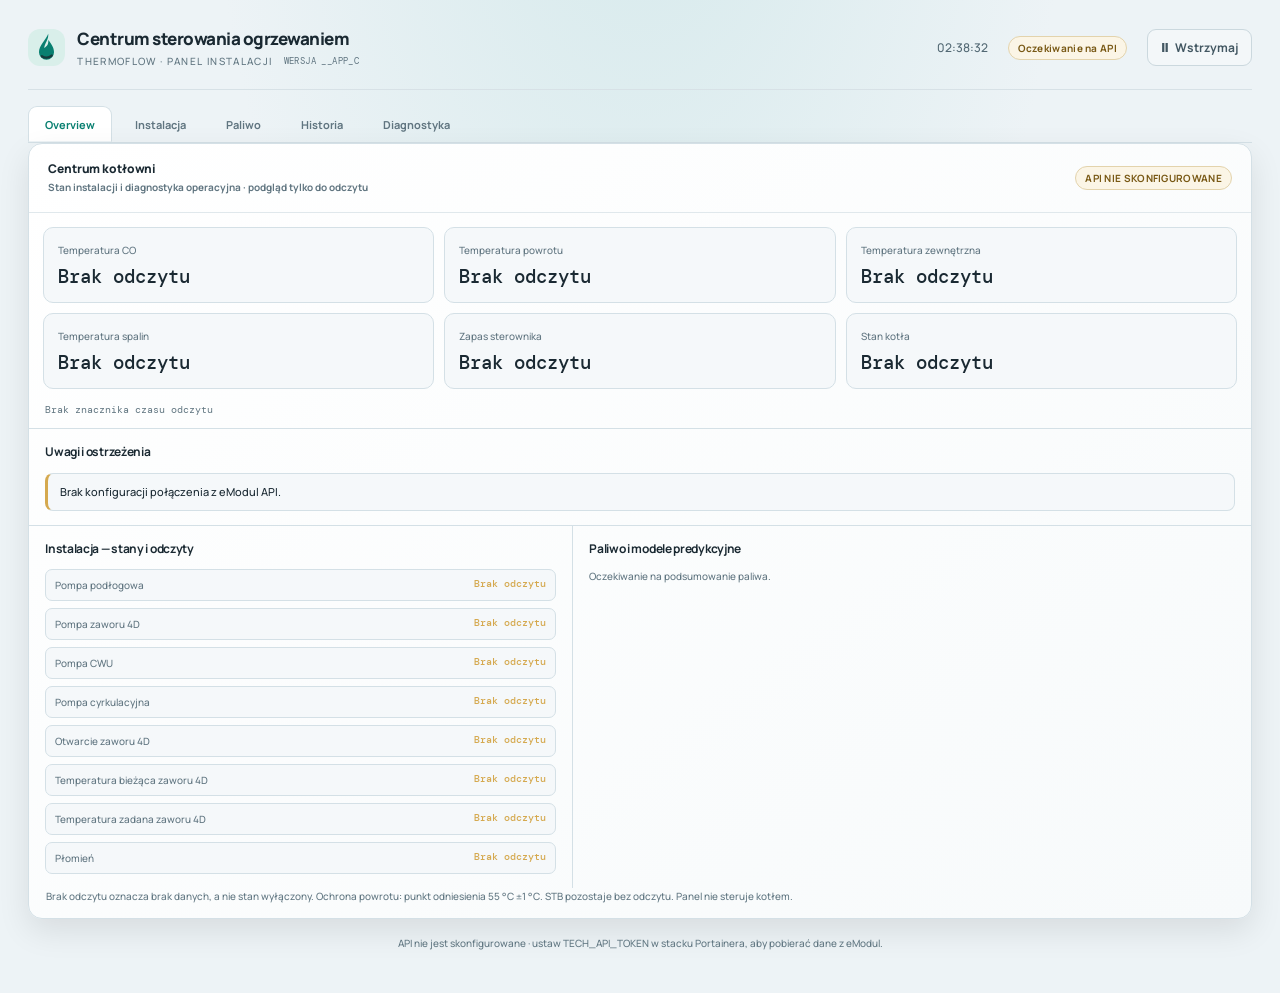
==== commit a282707e: "Show unified ThermoFlow intelligence in Diagnostics Present five read-only advisory modules with exp" ====
--- a/index.html
+++ b/index.html
@@ -187,6 +187,20 @@
     <div class="sensor-chip control unknown" id="sensorRoom"><i></i><span>Regulator pokojowy · brak odczytu</span></div>
     <div class="sensor-chip" id="sensorSupply"><i></i><span>Czujnik zasilania kotła · oczekiwanie na API</span></div>
   </div></section>
+  <section class="card diagnostics-history-card" data-view="diagnostics" aria-labelledby="intelligenceTitle" hidden>
+    <div class="cardhead"><div><h2 id="intelligenceTitle">ThermoFlow Unified Intelligence</h2><div class="subhead">Bieżąca ocena i testy historyczne · tylko odczyt</div></div></div>
+    <div class="diagnostics-toolbar intelligence-toolbar">
+      <p id="intelligenceStatus" role="status">Oczekiwanie na odczyt.</p>
+      <button type="button" class="button diagnostics-refresh" id="intelligenceRefresh">Odśwież wyniki</button>
+    </div>
+    <div class="intelligence-content" id="intelligenceResults">
+      <h3>Bieżąca ocena</h3>
+      <div class="intelligence-grid" id="intelligenceLive"></div>
+      <h3>Benchmarki historyczne</h3>
+      <p class="intelligence-note">Porównanie na odłożonych danych testowych, nie prognoza na żywo. MAE i RMSE: im niższe, tym lepiej.</p>
+      <div class="intelligence-grid" id="intelligenceBenchmarks"></div>
+    </div>
+  </section>
   <section class="card diagnostics-history-card" data-view="diagnostics" aria-labelledby="shadowTitle" hidden>
     <div class="cardhead"><div><h2 id="shadowTitle">Ocena obserwacyjna</h2><div class="subhead">Spaliny i powrót · tylko odczyt</div></div></div>
     <div class="diagnostics-toolbar"><button type="button" class="button diagnostics-refresh" id="shadowRefresh" data-testid="button-refresh-shadow">Odśwież ocenę</button></div>
@@ -215,4 +229,5 @@
   <script src="/assets/js/overview.js?v=__APP_COMMIT__" defer></script>
   <script src="/assets/js/diagnostics.js?v=__APP_COMMIT__" defer></script>
   <script src="/assets/js/shadow-panel.js?v=__APP_COMMIT__" defer></script>
+  <script src="/assets/js/intelligence-panel.js?v=__APP_COMMIT__" defer></script>
   <script src="/assets/js/navigation.js?v=__APP_COMMIT__" defer></script></body></html>
--- a/assets/css/components.css
+++ b/assets/css/components.css
@@ -48,3 +48,26 @@
 .diagnostics-load progress{width:34%;height:7px;accent-color:var(--teal,#49d7bd)}
 .diagnostics-load p{margin:6px 0 0;color:var(--muted,#91a3aa);font-size:9px;line-height:1.5}
 @media(max-width:760px){.diagnostics-intro{padding:0 12px 10px}.diagnostics-section-title{margin-left:12px;margin-right:12px}.diagnostics-toolbar{padding-left:12px;padding-right:12px}.diagnostics-load{margin-left:12px;margin-right:12px}}
+
+.intelligence-toolbar p,.intelligence-note,.intelligence-context{margin:0;color:var(--muted);font-size:12px;line-height:1.5}
+.intelligence-content{padding:4px 18px 18px}
+.intelligence-content h3{margin:10px 0 8px;font-size:13px;color:var(--text)}
+.intelligence-content .intelligence-note{margin:-3px 0 10px}
+.intelligence-grid{display:grid;grid-template-columns:repeat(6,minmax(0,1fr));gap:9px;margin-bottom:14px}
+.intelligence-grid:last-child{margin-bottom:0}
+.intelligence-module{grid-column:span 2;min-width:0;padding:12px;border:1px solid var(--line);border-radius:9px;background:var(--panel2);color:var(--text);overflow-wrap:anywhere}
+#intelligenceLive .intelligence-module{grid-column:span 3}
+.intelligence-heading{display:flex;flex-wrap:wrap;align-items:baseline;justify-content:space-between;gap:5px 10px;margin-bottom:6px}
+.intelligence-heading h4{font-size:13px;margin:0}
+.intelligence-state{border:1px solid var(--line);border-radius:6px;padding:3px 6px;font-size:11px;font-weight:700}
+.intelligence-state[data-tone="ready"]{color:var(--teal)}
+.intelligence-score{margin:4px 0;color:var(--text);font:600 22px var(--mono)}
+.intelligence-context + .intelligence-context{margin-top:5px}
+.intelligence-context time{font-variant-numeric:tabular-nums}
+.intelligence-list{margin:6px 0;padding-inline-start:17px;font-size:12px;line-height:1.5}
+.intelligence-table{width:100%;margin-top:7px;border-collapse:collapse;font-size:11px;line-height:1.4}
+.intelligence-table th,.intelligence-table td{border-top:1px solid var(--line);padding:5px 3px;text-align:right}
+.intelligence-table th:first-child{text-align:left}
+.intelligence-table tbody td{font-family:var(--mono);font-variant-numeric:tabular-nums;white-space:nowrap}
+@media(max-width:960px){.intelligence-grid{grid-template-columns:repeat(2,minmax(0,1fr))}.intelligence-module,#intelligenceLive .intelligence-module{grid-column:auto}}
+@media(max-width:620px){.intelligence-content{padding:4px 12px 12px}.intelligence-grid{grid-template-columns:minmax(0,1fr)}}
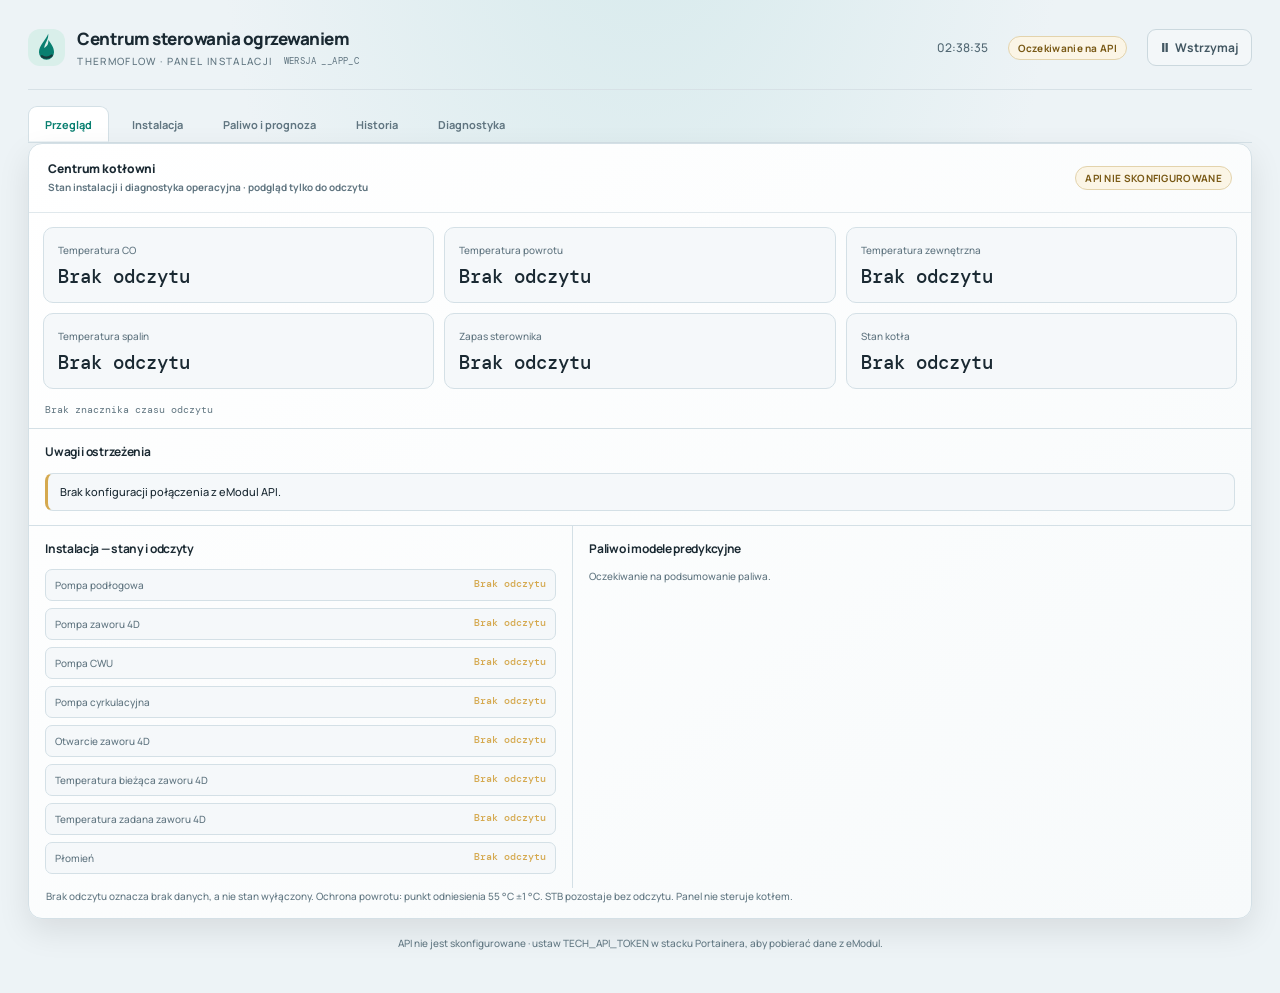
==== commit 4c77cdb4: "refine(ui): localize navigation and clarify forecast ownership" ====
--- a/index.html
+++ b/index.html
@@ -32,9 +32,9 @@
 <body><div class="app">
   <header class="topbar"><div class="brand"><div class="brandmark"><svg viewBox="0 0 64 64" aria-hidden="true"><path d="M35 8C31 19 19 28 19 40a13 13 0 0 0 26 0c0-8-5-15-10-21 1 8-3 11-7 14 1-9 8-15 7-25Z" fill="currentColor"/><path d="M24 47c5 3 12 3 17-1" fill="none" stroke="#153b3c" stroke-linecap="round" stroke-width="4"/></svg></div><div>Centrum sterowania ogrzewaniem<small>THERMOFLOW · PANEL INSTALACJI <span class="build-version-inline" id="buildVersion" title="Wersja obrazu dashboardu">WERSJA —</span></small></div></div><div class="topright"><span class="clock" id="clock">--:--</span><span class="badge warn" id="modeBadge">● OCZEKIWANIE NA API</span><button class="button" id="pauseBtn">Ⅱ &nbsp; Wstrzymaj</button></div></header>
   <nav class="view-nav" aria-label="Nawigacja ThermoFlow" role="tablist">
-    <button type="button" class="view-tab active" data-view-target="overview" aria-selected="true">Overview</button>
+    <button type="button" class="view-tab active" data-view-target="overview" aria-selected="true">Przegląd</button>
     <button type="button" class="view-tab" data-view-target="installation" aria-selected="false">Instalacja</button>
-    <button type="button" class="view-tab" data-view-target="fuel" aria-selected="false">Paliwo</button>
+    <button type="button" class="view-tab" data-view-target="fuel" aria-selected="false">Paliwo i prognoza</button>
     <button type="button" class="view-tab" data-view-target="history" aria-selected="false">Historia</button>
     <button type="button" class="view-tab" data-view-target="diagnostics" aria-selected="false">Diagnostyka</button>
   </nav>
@@ -155,7 +155,7 @@
         <div class="telemetry-tile wide"><div class="telemetry-label">Sterownik i wersja</div><div class="telemetry-value small" id="tileController">DEfRO · ST-9730</div><div class="telemetry-meta" id="tileVersion">wersja modułu</div></div>
       </div><div class="subhead" id="extraTempHeading" style="display:none;padding:0 18px 8px">Dodatkowe temperatury udostępnione przez sterownik</div><div class="telemetry-grid" id="extraTempGrid" style="display:none;padding-top:0"></div><div class="telemetry-footer" id="telemetryFooter">Oczekiwanie na dane sterownika przez eModul API.</div>
     </section>
-    <section class="card" data-view="fuel" id="fuelCard" aria-labelledby="fuelTitle" hidden><div class="cardhead"><div><h2 id="fuelTitle">Zużycie peletu</h2><div class="subhead">Dosypki z kanału ThingSpeak „Pelet” · zużycie bieżące z licznika podajnika lub mocy palnika, kalibrowane do dosypek</div></div></div>
+    <section class="card" data-view="fuel" id="fuelCard" aria-labelledby="fuelTitle" hidden><div class="cardhead"><div><h2 id="fuelTitle">Paliwo i prognoza zużycia</h2><div class="subhead">Jedno miejsce dla pomiarów, modeli i prognozy peletu · dane z dosypek, licznika podajnika, palnika i pogody</div></div></div>
       <div class="telemetry-grid fuel-grid">
         <div class="telemetry-tile live"><div class="telemetry-label">Ostatnie 7 dni</div><div class="telemetry-value" id="fuelWeek">—</div><div class="telemetry-meta" id="fuelWeekMeta">szacunek z mocy palnika</div></div>
         <div class="telemetry-tile live"><div class="telemetry-label" id="fuelHddLabel">kg na stopniodzień</div><div class="telemetry-value" id="fuelHdd">—</div><div class="telemetry-meta" id="fuelHddMeta">z rzeczywistych dosypek</div></div>
@@ -163,7 +163,7 @@
         <div class="telemetry-tile ok" id="fuelHopperTile"><div class="telemetry-label">W zasobniku · szacunek</div><div class="telemetry-value" id="fuelHopper">—</div><div class="telemetry-meta" id="fuelHopperMeta">—</div></div>
       </div><div class="telemetry-footer" id="fuelFooter">Oczekiwanie na dane zużycia peletu.</div>
       <div class="fuel-detail-section">
-        <div class="fuel-detail-heading"><div><h3>ANALITYKA ZUŻYCIA</h3><small>Ostatnie 30 pełnych dób · kg</small></div><span class="telemetry-meta" id="fuelDetailStatus">Dane z ThingSpeak</span></div>
+        <div class="fuel-detail-heading"><div><h3>ANALITYKA ZUŻYCIA</h3><small>Rzeczywiste i modelowane zużycie · ostatnie 30 pełnych dób</small></div><span class="telemetry-meta" id="fuelDetailStatus">Dane z ThingSpeak</span></div>
         <div class="fuel-analysis-layout">
           <div class="fuel-analysis-main">
             <div class="fuel-detail-panel fuel-chart-panel"><h4>Zużycie dobowe</h4><canvas id="fuelDailyChart" aria-label="Wykres dobowego zużycia peletu: licznik podajnika, moc palnika i model domu"></canvas><div class="fuel-chart-legend" id="fuelChartLegend"></div><div class="fuel-detail-footnote">Licznik i moc palnika to źródła szacunku zużycia. Model domu jest wartością obliczeniową, nie pomiarem.</div></div>
@@ -171,8 +171,8 @@
           </div>
           <div class="fuel-analysis-side">
             <div class="fuel-detail-panel fuel-model-panel"><h4>Model i jakość danych</h4><div id="fuelModelDetails"><div class="fuel-empty">Oczekiwanie na podsumowanie…</div></div></div><div class="fuel-detail-panel fuel-telemetry-quality-panel"><div class="fuel-detail-heading"><h4>Jakość telemetrii ThingSpeak</h4><button type="button" class="button" id="fuelTelemetryAuditRun">Uruchom audyt</button></div><div class="telemetry-meta" id="fuelTelemetryAuditMeta">Audyt nie był jeszcze uruchamiany</div><div id="fuelTelemetryQuality"><div class="fuel-empty">Audyt uruchamiany na żądanie; wejście do widoku nie pobiera historii.</div></div></div>
-            <div class="fuel-detail-panel fuel-planning-panel"><h4>Planowanie zapasu pelletu</h4><div id="fuelPlanning"><div class="fuel-empty">Oczekiwanie na prognozę…</div></div></div>
-            <div class="fuel-detail-panel fuel-forecast-panel"><h4>Prognoza zużycia</h4><div id="fuelForecast"><div class="fuel-empty">Oczekiwanie na prognozę…</div></div><div class="fuel-detail-footnote" id="fuelStockMethod">Prognoza zależy od modelu domu i danych pogodowych. Jest szacunkiem, nie gwarantowanym terminem dosypki.</div></div>
+            <div class="fuel-detail-panel fuel-planning-panel"><h4>Plan zapasu · różne horyzonty</h4><div id="fuelPlanning"><div class="fuel-empty">Oczekiwanie na prognozę…</div></div></div>
+            <div class="fuel-detail-panel fuel-forecast-panel"><h4>Prognoza dobowa peletu · 7 dni</h4><div id="fuelForecast"><div class="fuel-empty">Oczekiwanie na prognozę…</div></div><div class="fuel-detail-footnote" id="fuelStockMethod">Prognoza zależy od modelu domu i danych pogodowych. Jest szacunkiem, nie gwarantowanym terminem dosypki.</div></div>
           </div>
         </div>
       </div>
@@ -188,16 +188,16 @@
     <div class="sensor-chip" id="sensorSupply"><i></i><span>Czujnik zasilania kotła · oczekiwanie na API</span></div>
   </div></section>
   <section class="card diagnostics-history-card" data-view="diagnostics" aria-labelledby="intelligenceTitle" hidden>
-    <div class="cardhead"><div><h2 id="intelligenceTitle">ThermoFlow Unified Intelligence</h2><div class="subhead">Bieżąca ocena i testy historyczne · tylko odczyt</div></div></div>
+    <div class="cardhead"><div><h2 id="intelligenceTitle">Inteligencja i diagnostyka</h2><div class="subhead">Anomalie, zależności hydrauliczne i testy modeli na danych historycznych · tylko odczyt</div></div></div>
     <div class="diagnostics-toolbar intelligence-toolbar">
       <p id="intelligenceStatus" role="status">Oczekiwanie na odczyt.</p>
       <button type="button" class="button diagnostics-refresh" id="intelligenceRefresh">Odśwież wyniki</button>
     </div>
     <div class="intelligence-content" id="intelligenceResults">
-      <h3>Bieżąca ocena</h3>
+      <h3>Stan bieżący · diagnostyka</h3>
       <div class="intelligence-grid" id="intelligenceLive"></div>
-      <h3>Benchmarki historyczne</h3>
-      <p class="intelligence-note">Porównanie na odłożonych danych testowych, nie prognoza na żywo. MAE i RMSE: im niższe, tym lepiej.</p>
+      <h3>Testy modeli · dane historyczne</h3>
+      <p class="intelligence-note">To testy na zakończonych, zweryfikowanych okresach — nie bieżąca prognoza zużycia. Prognoza peletu i pogody jest dostępna wyłącznie w zakładce „Paliwo i prognoza”. MAE i RMSE: im niższe, tym lepiej.</p>
       <div class="intelligence-grid" id="intelligenceBenchmarks"></div>
     </div>
   </section>
--- a/assets/css/components.css
+++ b/assets/css/components.css
@@ -49,6 +49,7 @@
 .diagnostics-load p{margin:6px 0 0;color:var(--muted,#91a3aa);font-size:9px;line-height:1.5}
 @media(max-width:760px){.diagnostics-intro{padding:0 12px 10px}.diagnostics-section-title{margin-left:12px;margin-right:12px}.diagnostics-toolbar{padding-left:12px;padding-right:12px}.diagnostics-load{margin-left:12px;margin-right:12px}}
 
+[aria-labelledby="intelligenceTitle"]{margin-block:12px}
 .intelligence-toolbar p,.intelligence-note,.intelligence-context{margin:0;color:var(--muted);font-size:12px;line-height:1.5}
 .intelligence-content{padding:4px 18px 18px}
 .intelligence-content h3{margin:10px 0 8px;font-size:13px;color:var(--text)}
@@ -71,3 +72,19 @@
 .intelligence-table tbody td{font-family:var(--mono);font-variant-numeric:tabular-nums;white-space:nowrap}
 @media(max-width:960px){.intelligence-grid{grid-template-columns:repeat(2,minmax(0,1fr))}.intelligence-module,#intelligenceLive .intelligence-module{grid-column:auto}}
 @media(max-width:620px){.intelligence-content{padding:4px 12px 12px}.intelligence-grid{grid-template-columns:minmax(0,1fr)}}
+
+
+/* Live ML predictions — advisory only */
+.intelligence-live-prediction{margin-top:10px;padding:10px 11px;border:1px solid var(--line);border-radius:8px;background:var(--panel2);color:var(--text);display:grid;gap:5px}
+.intelligence-live-prediction>strong{font-size:10px;color:var(--teal);letter-spacing:.25px}
+.intelligence-live-value{margin:0;color:var(--text);font:600 22px var(--mono);font-variant-numeric:tabular-nums}
+.intelligence-live-prediction .intelligence-context{font-size:10px}
+
+/* Weather-aware forecast — inherits the active dashboard theme */
+.intelligence-weather-forecast{margin-top:10px;padding:11px;border:1px solid var(--line);border-radius:8px;background:var(--panel2);color:var(--text);display:grid;gap:6px}
+.intelligence-weather-forecast>strong{font-size:11px;color:var(--teal)}
+.intelligence-weather-total{margin:0;color:var(--text);font:600 21px var(--mono);font-variant-numeric:tabular-nums}
+.intelligence-weather-state{margin:0;color:var(--muted);font-size:11px;font-weight:700}
+.intelligence-weather-days{display:grid;gap:5px;margin:3px 0;padding:0;list-style:none}
+.intelligence-weather-days li{padding:6px 8px;border:1px solid var(--line);border-radius:6px;color:var(--text);font-size:10px;line-height:1.45}
+.intelligence-weather-forecast .intelligence-context{font-size:10px}
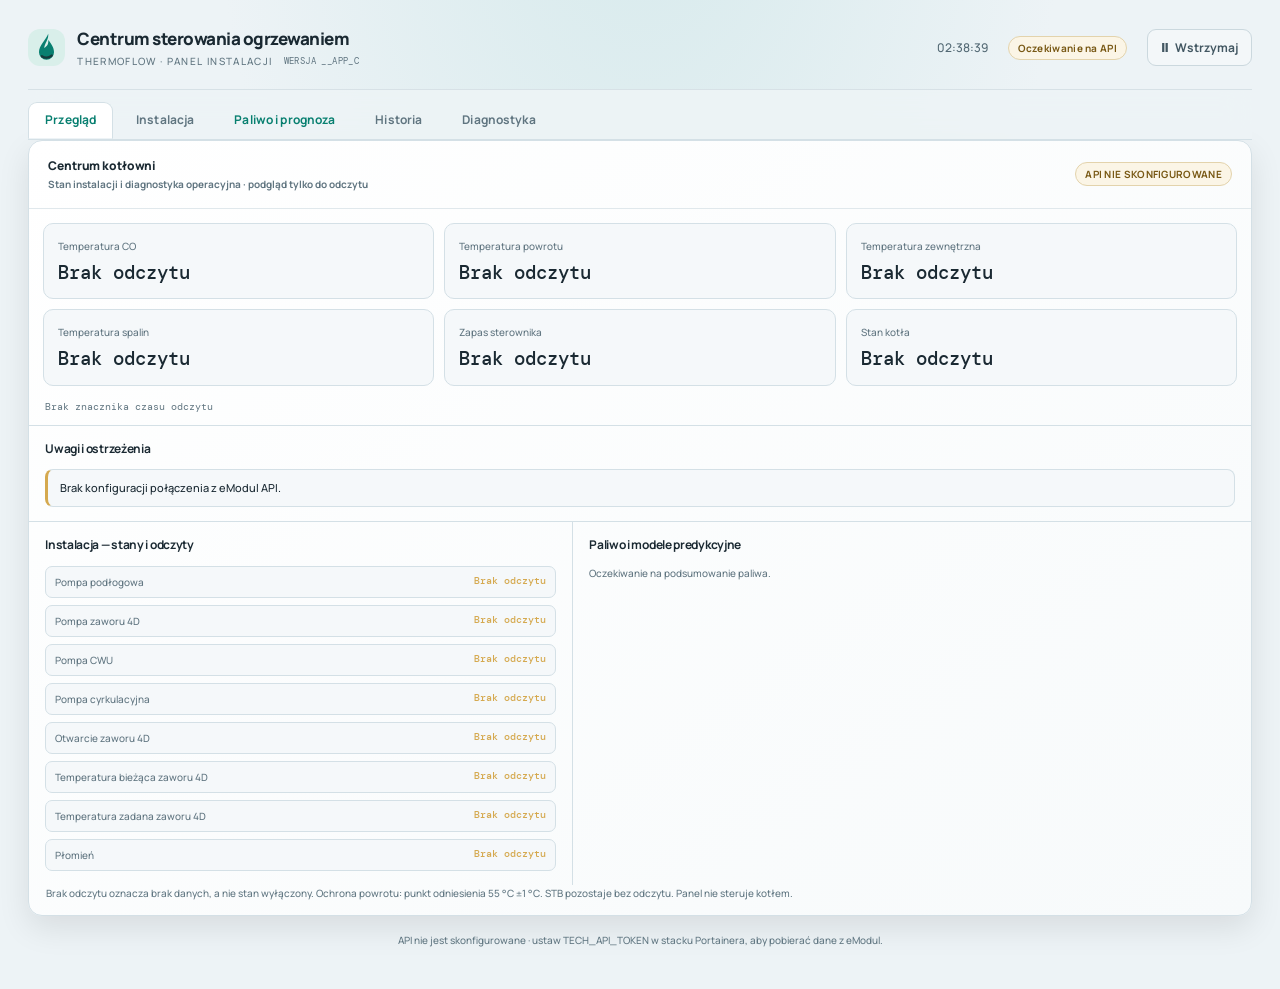
==== commit b7059b46: "Add production acceptance card to diagnostics" ====
--- a/index.html
+++ b/index.html
@@ -201,6 +201,13 @@
       <div class="intelligence-grid" id="intelligenceBenchmarks"></div>
     </div>
   </section>
+  <section class="card diagnostics-history-card" data-view="diagnostics" aria-labelledby="acceptanceTitle" hidden id="acceptanceCard">
+    <div class="cardhead"><div><h2 id="acceptanceTitle">Odbiór produkcyjny ThermoFlow</h2><div class="subhead">Bramki jakości danych, modeli i wdrożenia · read-only · wymagany ręczny sign-off</div></div></div>
+    <div class="acceptance-toolbar"><p id="acceptanceStatus" role="status" aria-live="polite">Oczekiwanie na raport odbioru…</p><button type="button" class="button diagnostics-refresh" id="acceptanceRefresh">Odśwież odbiór</button></div>
+    <div class="acceptance-summary" id="acceptanceSummary"><div class="overview-muted">Oczekiwanie na dane…</div></div>
+    <div class="acceptance-gates" id="acceptanceGates" aria-live="polite"></div>
+    <p class="acceptance-footnote">Status „gotowe do ręcznego odbioru” nie oznacza automatycznej certyfikacji ani promocji modelu. Brak danych nie jest zaliczeniem. AI/ML nie steruje kotłem; ochrona temperatury powrotu pozostaje 55°C ±1°C.</p>
+  </section>
   <section class="card diagnostics-history-card" data-view="diagnostics" aria-labelledby="shadowTitle" hidden>
     <div class="cardhead"><div><h2 id="shadowTitle">Ocena obserwacyjna</h2><div class="subhead">Spaliny i powrót · tylko odczyt</div></div></div>
     <div class="diagnostics-toolbar"><button type="button" class="button diagnostics-refresh" id="shadowRefresh" data-testid="button-refresh-shadow">Odśwież ocenę</button></div>
@@ -230,4 +237,5 @@
   <script src="/assets/js/diagnostics.js?v=__APP_COMMIT__" defer></script>
   <script src="/assets/js/shadow-panel.js?v=__APP_COMMIT__" defer></script>
   <script src="/assets/js/intelligence-panel.js?v=__APP_COMMIT__" defer></script>
+  <script src="/assets/js/acceptance-panel.js?v=__APP_COMMIT__" defer></script>
   <script src="/assets/js/navigation.js?v=__APP_COMMIT__" defer></script></body></html>
--- a/assets/css/ui-polish.css
+++ b/assets/css/ui-polish.css
@@ -259,3 +259,107 @@
   overflow-wrap:anywhere !important;
   word-break:break-word !important;
 }
+
+
+/* Fuel and diagnostics: clear ownership and visual hierarchy */
+.view-nav{position:sticky;top:0;z-index:20;background:color-mix(in srgb,var(--bg) 92%,transparent);backdrop-filter:blur(14px);padding:12px 0 0}
+.view-tab{font-size:12px;letter-spacing:.01em}
+.view-tab[data-view-target="fuel"]{color:var(--teal)}
+#fuelCard>.cardhead{padding-bottom:18px;border-bottom:1px solid var(--line)}
+#fuelCard>.cardhead h2{font-size:clamp(20px,2vw,26px);letter-spacing:-.035em}
+#fuelCard .fuel-detail-section{margin-top:16px;padding:clamp(14px,2vw,22px);background:linear-gradient(145deg,rgba(73,215,189,.035),rgba(8,18,25,.12))}
+#fuelCard .fuel-detail-heading h3{font-size:12px;letter-spacing:.09em;color:var(--teal)}
+#fuelCard .fuel-analysis-layout{display:grid;grid-template-columns:minmax(0,1.45fr) minmax(300px,.9fr);gap:14px;align-items:start}
+#fuelCard .fuel-analysis-main,#fuelCard .fuel-analysis-side{display:grid;gap:14px;min-width:0}
+#fuelCard .fuel-analysis-side .fuel-detail-panel{background:rgba(8,18,25,.38)}
+#fuelCard .fuel-planning-panel,#fuelCard .fuel-forecast-panel{grid-column:1/-1}
+#fuelCard .fuel-forecast-panel{border-color:rgba(73,215,189,.28);background:linear-gradient(145deg,rgba(73,215,189,.08),rgba(8,18,25,.42))}
+#fuelCard .fuel-forecast-panel h4:before{content:"7 DNI";display:inline-block;margin-right:8px;padding:3px 6px;border-radius:5px;background:rgba(73,215,189,.12);color:var(--teal);font:10px var(--mono);vertical-align:1px}
+#fuelCard .fuel-forecast-day{padding:11px 4px}
+#fuelCard .fuel-forecast-day b{font-size:13px;color:var(--teal)}
+#fuelCard .fuel-planning-grid{grid-template-columns:repeat(4,minmax(0,1fr))}
+#intelligenceTitle{letter-spacing:-.025em}
+#intelligenceResults>h3{margin-top:24px;padding-bottom:9px;border-bottom:1px solid var(--line);font-size:12px;letter-spacing:.07em;text-transform:uppercase;color:var(--muted)}
+#intelligenceResults>h3:first-child{margin-top:8px}
+.intelligence-note{max-width:76ch;line-height:1.6}
+@media(max-width:900px){#fuelCard .fuel-analysis-layout{grid-template-columns:minmax(0,1fr)}}
+@media(max-width:650px){#fuelCard .fuel-planning-grid{grid-template-columns:repeat(2,minmax(0,1fr))}.view-nav{top:0}}
+
+
+/* Fuel panel polish: theme-aware surfaces and a compact model scorecard. */
+#fuelCard .fuel-detail-section{
+  background:var(--panel2);
+  border-color:var(--line);
+}
+#fuelCard .fuel-analysis-side .fuel-detail-panel{
+  background:var(--panel);
+  border-color:var(--line);
+}
+#fuelCard .fuel-forecast-panel{
+  background:color-mix(in srgb,var(--teal) 7%,var(--panel));
+  border-color:color-mix(in srgb,var(--teal) 34%,var(--line));
+}
+#fuelCard .fuel-forecast-panel h4:before{
+  background:color-mix(in srgb,var(--teal) 14%,var(--panel2));
+}
+#fuelCard .fuel-model-panel #fuelModelDetails{
+  display:grid;
+  grid-template-columns:repeat(2,minmax(0,1fr));
+  gap:8px;
+  align-items:stretch;
+}
+#fuelCard .fuel-model-panel #fuelModelDetails>.fuel-model-row{
+  display:flex!important;
+  flex-direction:column!important;
+  justify-content:flex-start!important;
+  align-items:stretch!important;
+  gap:5px!important;
+  padding:10px 11px!important;
+  border:1px solid var(--line);
+  border-radius:9px;
+  background:var(--panel2);
+  overflow-wrap:anywhere;
+}
+#fuelCard .fuel-model-panel #fuelModelDetails>.fuel-model-row:nth-child(6){
+  grid-column:1/-1;
+}
+#fuelCard .fuel-model-panel #fuelModelDetails>.fuel-model-row>span{
+  color:var(--muted)!important;
+  font-size:10px!important;
+  line-height:1.4!important;
+}
+#fuelCard .fuel-model-panel #fuelModelDetails>.fuel-model-row>b{
+  color:var(--text)!important;
+  font-family:var(--font-ui,var(--sans))!important;
+  font-size:12px!important;
+  font-weight:700!important;
+  line-height:1.5!important;
+  font-variant-numeric:tabular-nums;
+}
+#fuelCard .fuel-model-panel #fuelModelDetails>.fuel-model-row:nth-child(6)>b{
+  font-size:11px!important;
+  font-weight:600!important;
+}
+#fuelCard .fuel-telemetry-quality-panel .fuel-detail-heading{
+  flex-direction:row;
+  align-items:center;
+}
+#fuelCard .fuel-telemetry-quality-panel .fuel-detail-heading .button{
+  flex:0 0 auto;
+}
+#fuelCard .fuel-planning-card{
+  background:var(--panel2);
+  border-color:var(--line);
+}
+@media(max-width:900px){
+  #fuelCard .fuel-analysis-layout{grid-template-columns:minmax(0,1fr)}
+  #fuelCard .fuel-analysis-main,#fuelCard .fuel-analysis-side{display:grid;grid-template-columns:minmax(0,1fr);gap:12px}
+  #fuelCard .fuel-planning-panel,#fuelCard .fuel-forecast-panel{grid-column:auto}
+}
+@media(max-width:600px){
+  #fuelCard .fuel-model-panel #fuelModelDetails{grid-template-columns:minmax(0,1fr);gap:6px}
+  #fuelCard .fuel-model-panel #fuelModelDetails>.fuel-model-row:nth-child(6){grid-column:auto}
+  #fuelCard .fuel-model-panel #fuelModelDetails>.fuel-model-row{padding:9px 10px!important}
+  #fuelCard .fuel-telemetry-quality-panel .fuel-detail-heading{align-items:flex-start;flex-wrap:wrap}
+  #fuelCard .fuel-telemetry-quality-panel .fuel-detail-heading .button{margin-left:auto}
+}
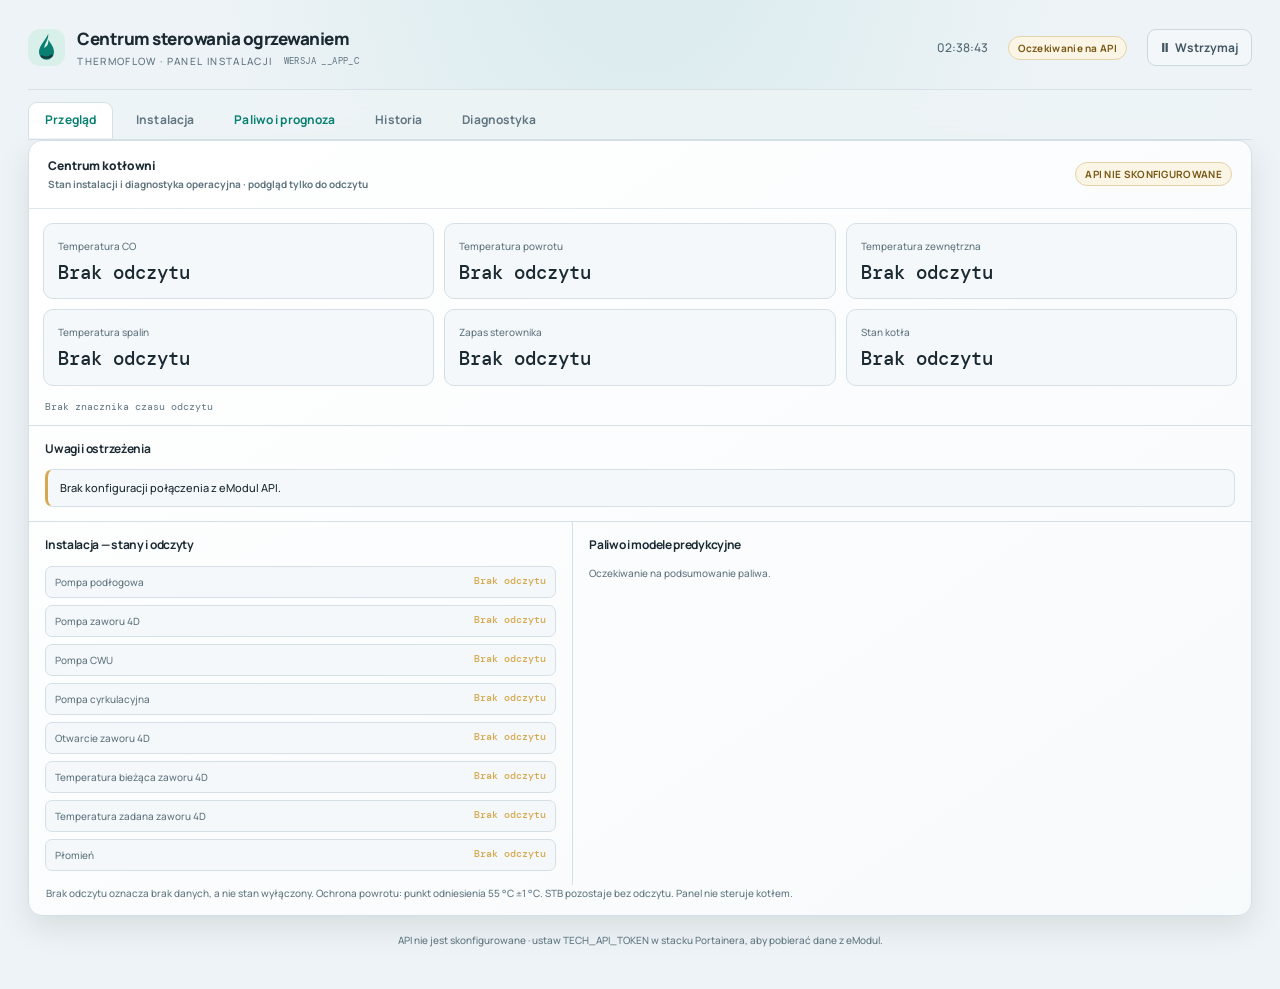
==== commit 187bdef8: "Add digital twin panel to diagnostics acceptance card" ====
--- a/index.html
+++ b/index.html
@@ -205,6 +205,7 @@
     <div class="cardhead"><div><h2 id="acceptanceTitle">Odbiór produkcyjny ThermoFlow</h2><div class="subhead">Bramki jakości danych, modeli i wdrożenia · read-only · wymagany ręczny sign-off</div></div></div>
     <div class="acceptance-toolbar"><p id="acceptanceStatus" role="status" aria-live="polite">Oczekiwanie na raport odbioru…</p><button type="button" class="button diagnostics-refresh" id="acceptanceRefresh">Odśwież odbiór</button></div>
     <div class="acceptance-summary" id="acceptanceSummary"><div class="overview-muted">Oczekiwanie na dane…</div></div>
+    <div class="acceptance-twin" id="acceptanceTwin" aria-live="polite"><h3>Digital Twin · trend obserwacyjny</h3><p>Oczekiwanie na zsynchronizowane pomiary.</p></div>
     <div class="acceptance-gates" id="acceptanceGates" aria-live="polite"></div>
     <p class="acceptance-footnote">Status „gotowe do ręcznego odbioru” nie oznacza automatycznej certyfikacji ani promocji modelu. Brak danych nie jest zaliczeniem. AI/ML nie steruje kotłem; ochrona temperatury powrotu pozostaje 55°C ±1°C.</p>
   </section>
--- a/assets/css/components.css
+++ b/assets/css/components.css
@@ -88,3 +88,23 @@
 .intelligence-weather-days{display:grid;gap:5px;margin:3px 0;padding:0;list-style:none}
 .intelligence-weather-days li{padding:6px 8px;border:1px solid var(--line);border-radius:6px;color:var(--text);font-size:10px;line-height:1.45}
 .intelligence-weather-forecast .intelligence-context{font-size:10px}
+
+/* Production acceptance — explicit evidence and manual sign-off. */
+.acceptance-toolbar{display:flex;align-items:center;justify-content:space-between;gap:10px;padding:0 18px 12px}
+.acceptance-toolbar p{margin:0;color:var(--muted);font-size:11px}
+.acceptance-summary{display:grid;grid-template-columns:repeat(3,minmax(0,1fr));gap:9px;padding:0 18px 14px}
+.acceptance-metric{padding:11px;border:1px solid var(--line);border-radius:9px;background:var(--panel2)}
+.acceptance-metric span{display:block;color:var(--muted);font-size:10px}
+.acceptance-metric strong{display:block;margin-top:5px;color:var(--text);font:600 21px var(--mono)}
+.acceptance-overall{display:inline-block;padding:5px 9px;border:1px solid var(--line);border-radius:7px;font-size:11px}
+.acceptance-ready{color:var(--teal)}.acceptance-blocked,.acceptance-error{color:#e58b7d}.acceptance-pending{color:#d5b86b}
+.acceptance-gates{display:grid;grid-template-columns:repeat(2,minmax(0,1fr));gap:8px;padding:0 18px 14px}
+.acceptance-gate{min-width:0;padding:10px 11px;border:1px solid var(--line);border-radius:8px;background:var(--panel2)}
+.acceptance-gate-heading{display:flex;align-items:flex-start;justify-content:space-between;gap:8px}
+.acceptance-gate-heading strong{font-size:11px;color:var(--text)}
+.acceptance-state{flex:none;font-size:9px;font-weight:700;white-space:nowrap}
+.acceptance-state-ready{color:var(--teal)}.acceptance-state-shadow_ready{color:#8eb5e8}
+.acceptance-state-blocked{color:#e58b7d}.acceptance-state-collecting,.acceptance-state-not_assessed,.acceptance-state-unknown{color:#d5b86b}
+.acceptance-gate p,.acceptance-empty{margin:6px 0 0;color:var(--muted);font-size:10px;line-height:1.5}
+.acceptance-footnote{padding:0 18px 15px;color:var(--muted);font-size:10px;line-height:1.5}
+@media(max-width:760px){.acceptance-toolbar{padding-left:12px;padding-right:12px}.acceptance-summary{padding-left:12px;padding-right:12px;gap:6px}.acceptance-metric{padding:9px}.acceptance-gates{grid-template-columns:1fr;padding-left:12px;padding-right:12px}.acceptance-footnote{padding-left:12px;padding-right:12px}}
--- a/assets/css/fuel.css
+++ b/assets/css/fuel.css
@@ -50,3 +50,53 @@
 .fuel-quality-field{display:flex;flex-wrap:wrap;justify-content:space-between;gap:4px 10px;padding:8px;border-radius:8px;background:rgba(8,18,25,.22);font-size:10px}
 .fuel-quality-field small{width:100%;line-height:1.5}
 @media(max-width:520px){.fuel-quality-summary{grid-template-columns:1fr 1fr 1fr}.fuel-quality-channel summary{align-items:flex-start;flex-direction:column}.fuel-quality-channel summary small{text-align:left}.fuel-quality-fields{grid-template-columns:1fr}}
+
+
+/* Mobile layout repair: keep analytics columns from collapsing to intrinsic text width. */
+.fuel-analysis-layout{
+  display:grid;
+  grid-template-columns:minmax(0,1.15fr) minmax(0,.85fr);
+  align-items:start;
+  gap:14px;
+  width:100%;
+  min-width:0;
+  max-width:100%;
+  box-sizing:border-box;
+}
+.fuel-analysis-main,.fuel-analysis-side{
+  display:grid;
+  grid-template-columns:minmax(0,1fr);
+  align-content:start;
+  gap:14px;
+  min-width:0;
+  width:100%;
+  max-width:100%;
+}
+.fuel-analysis-layout .fuel-detail-panel{
+  width:100%;
+  min-width:0;
+  max-width:100%;
+  overflow-wrap:anywhere;
+}
+.fuel-analysis-layout .fuel-detail-panel h4,
+.fuel-analysis-layout .fuel-detail-heading,
+.fuel-analysis-layout .fuel-detail-heading h4{
+  min-width:0;
+  max-width:100%;
+  overflow-wrap:anywhere;
+}
+@media(max-width:760px){
+  .fuel-analysis-layout{grid-template-columns:minmax(0,1fr);gap:12px}
+  .fuel-analysis-main,.fuel-analysis-side{gap:12px}
+  .fuel-detail-section{padding:10px}
+  .fuel-detail-panel{padding:12px}
+  .fuel-detail-heading{flex-direction:row;align-items:center;flex-wrap:wrap}
+  .fuel-detail-heading h4{flex:1 1 160px}
+}
+@media(max-width:420px){
+  .fuel-analysis-layout{gap:10px}
+  .fuel-detail-panel{padding:10px}
+  .fuel-quality-summary{grid-template-columns:repeat(3,minmax(0,1fr));gap:5px}
+  .fuel-quality-summary>div{padding:7px 5px;min-width:0}
+  .fuel-quality-summary span{font-size:9px;overflow-wrap:anywhere}
+}
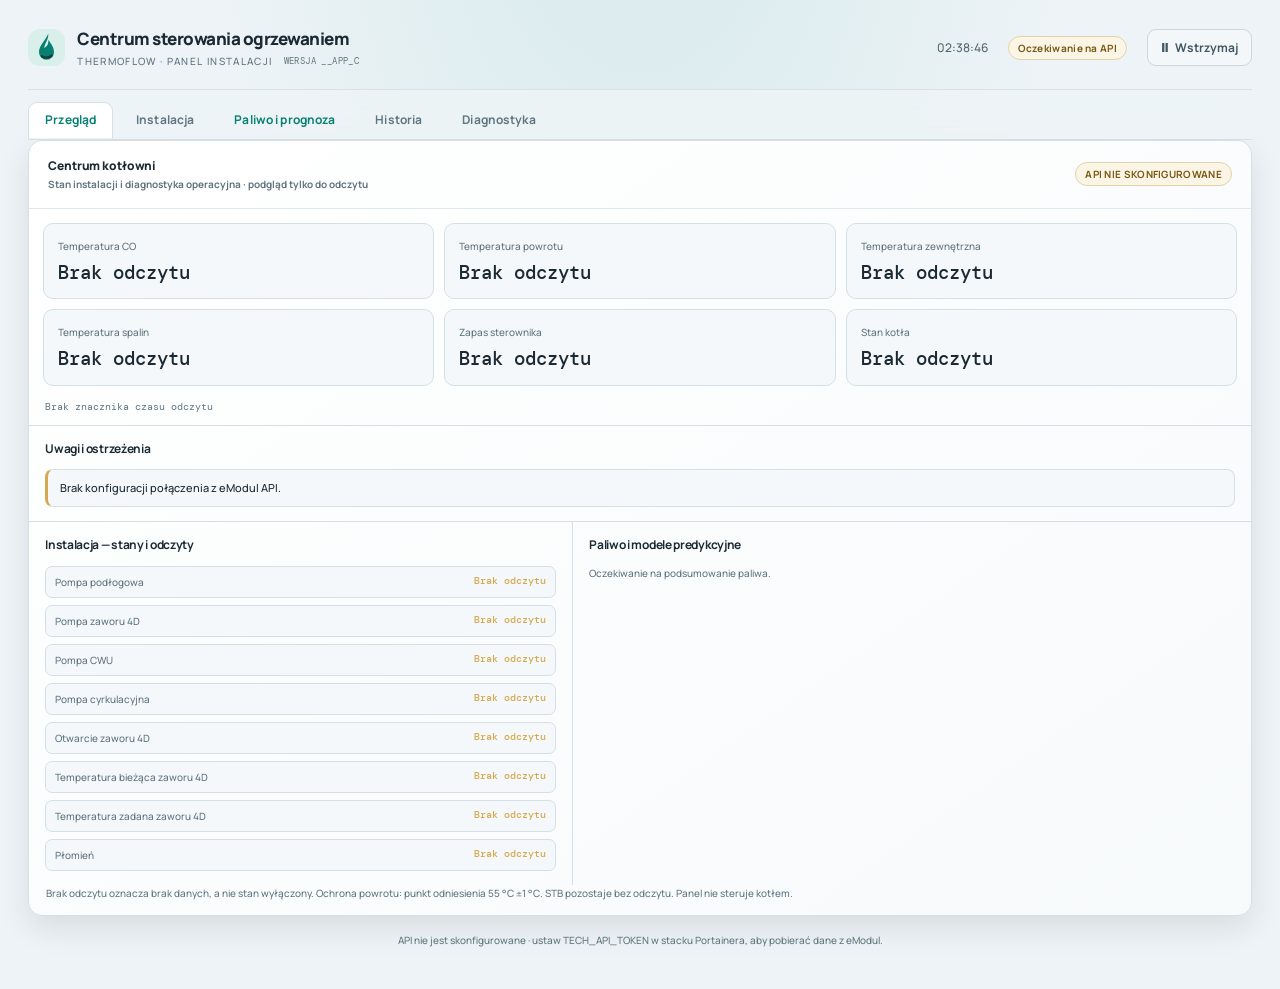
==== commit 6043949e: "Add Digital Twin view to Unified Intelligence" ====
--- a/index.html
+++ b/index.html
@@ -195,6 +195,7 @@
     </div>
     <div class="intelligence-content" id="intelligenceResults">
       <h3>Stan bieżący · diagnostyka</h3>
+      <div class="intelligence-digital-twin" id="intelligenceDigitalTwin" aria-live="polite"></div>
       <div class="intelligence-grid" id="intelligenceLive"></div>
       <h3>Testy modeli · dane historyczne</h3>
       <p class="intelligence-note">To testy na zakończonych, zweryfikowanych okresach — nie bieżąca prognoza zużycia. Prognoza peletu i pogody jest dostępna wyłącznie w zakładce „Paliwo i prognoza”. MAE i RMSE: im niższe, tym lepiej.</p>
--- a/assets/css/components.css
+++ b/assets/css/components.css
@@ -108,3 +108,12 @@
 .acceptance-gate p,.acceptance-empty{margin:6px 0 0;color:var(--muted);font-size:10px;line-height:1.5}
 .acceptance-footnote{padding:0 18px 15px;color:var(--muted);font-size:10px;line-height:1.5}
 @media(max-width:760px){.acceptance-toolbar{padding-left:12px;padding-right:12px}.acceptance-summary{padding-left:12px;padding-right:12px;gap:6px}.acceptance-metric{padding:9px}.acceptance-gates{grid-template-columns:1fr;padding-left:12px;padding-right:12px}.acceptance-footnote{padding-left:12px;padding-right:12px}}
+
+/* Digital Twin trend projection — observational, not a physical simulation. */
+.acceptance-twin{margin:0 18px 14px;padding:13px;border:1px solid var(--line);border-radius:10px;background:var(--panel2);min-width:0}
+.acceptance-twin h3{margin:0 0 9px;font-size:12px;color:var(--text)}
+.acceptance-twin-grid{display:grid;grid-template-columns:repeat(3,minmax(0,1fr));gap:8px}
+.acceptance-twin-projections{display:grid;grid-template-columns:repeat(3,minmax(0,1fr));gap:4px 12px;margin-top:10px}
+.acceptance-twin-projections p{margin:0;color:var(--muted);font-size:10px;overflow-wrap:anywhere}
+@media(max-width:760px){.acceptance-twin{margin-left:12px;margin-right:12px}.acceptance-twin-projections{grid-template-columns:repeat(2,minmax(0,1fr))}}
+@media(max-width:420px){.acceptance-twin-grid{gap:5px}.acceptance-twin-projections{grid-template-columns:minmax(0,1fr)}}
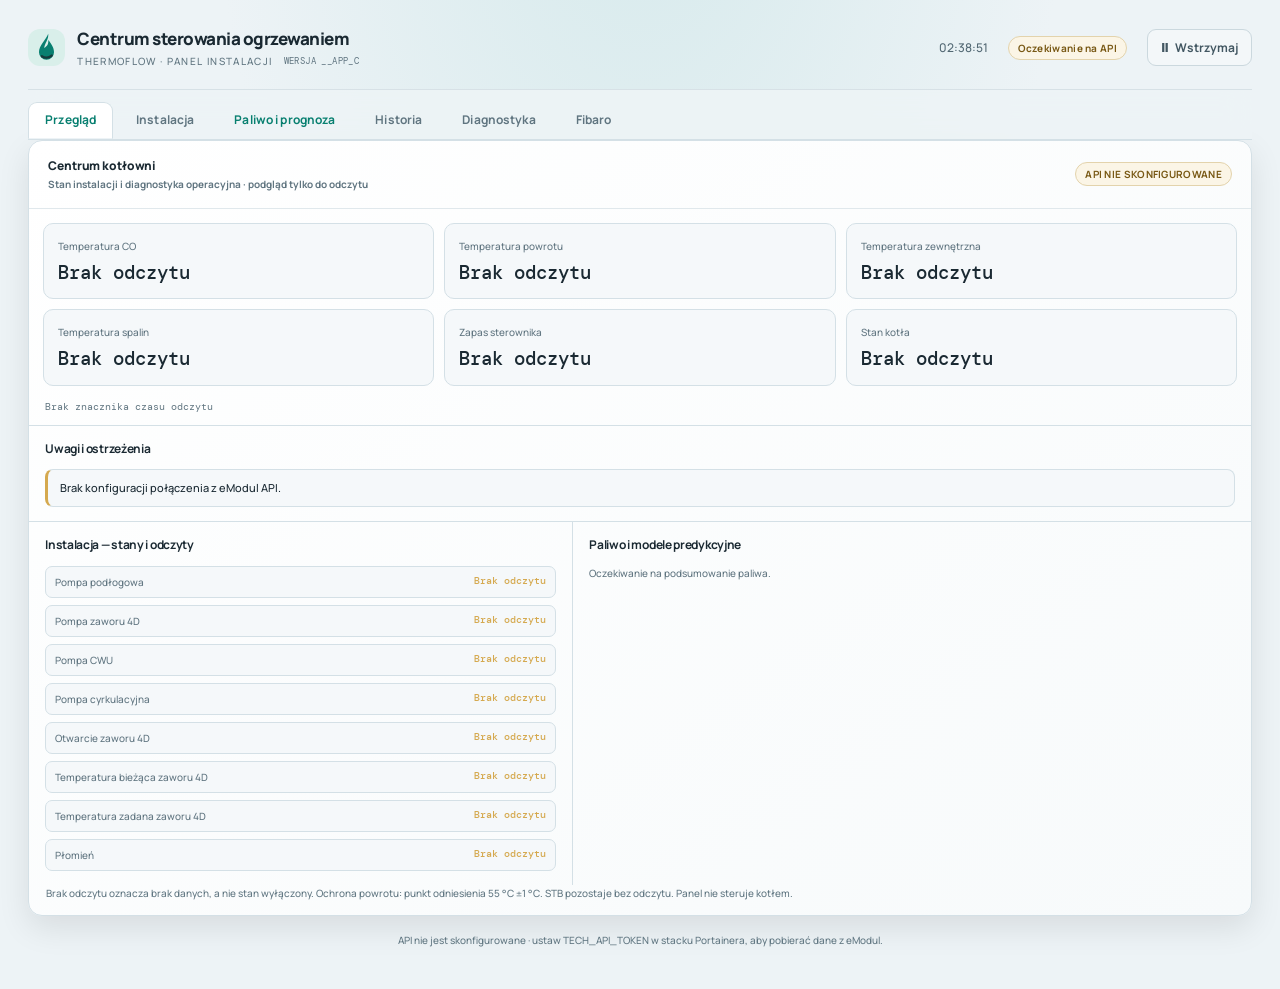
==== commit 7079bb01: "Rebase Fibaro dashboard on latest main and fix runtime packaging" ====
--- a/index.html
+++ b/index.html
@@ -28,6 +28,7 @@
   <link rel="stylesheet" href="/assets/css/fuel.css?v=__APP_COMMIT__">
   <link rel="stylesheet" href="/assets/css/theme.css?v=__APP_COMMIT__">
   <link rel="stylesheet" href="/assets/css/ui-polish.css?v=__APP_COMMIT__">
+  <link rel="stylesheet" href="/assets/css/fibaro.css?v=__APP_COMMIT__">
 </head>
 <body><div class="app">
   <header class="topbar"><div class="brand"><div class="brandmark"><svg viewBox="0 0 64 64" aria-hidden="true"><path d="M35 8C31 19 19 28 19 40a13 13 0 0 0 26 0c0-8-5-15-10-21 1 8-3 11-7 14 1-9 8-15 7-25Z" fill="currentColor"/><path d="M24 47c5 3 12 3 17-1" fill="none" stroke="#153b3c" stroke-linecap="round" stroke-width="4"/></svg></div><div>Centrum sterowania ogrzewaniem<small>THERMOFLOW · PANEL INSTALACJI <span class="build-version-inline" id="buildVersion" title="Wersja obrazu dashboardu">WERSJA —</span></small></div></div><div class="topright"><span class="clock" id="clock">--:--</span><span class="badge warn" id="modeBadge">● OCZEKIWANIE NA API</span><button class="button" id="pauseBtn">Ⅱ &nbsp; Wstrzymaj</button></div></header>
@@ -37,6 +38,7 @@
     <button type="button" class="view-tab" data-view-target="fuel" aria-selected="false">Paliwo i prognoza</button>
     <button type="button" class="view-tab" data-view-target="history" aria-selected="false">Historia</button>
     <button type="button" class="view-tab" data-view-target="diagnostics" aria-selected="false">Diagnostyka</button>
+    <button type="button" class="view-tab" data-view-target="fibaro" aria-selected="false">Fibaro</button>
   </nav>
 
   <div class="grid"><main class="maincol">
@@ -177,6 +179,15 @@
         </div>
       </div>
     </section>
+    <section class="card" data-view="fibaro" id="fibaroPanel" aria-labelledby="fibaroTitle" hidden>
+      <div class="cardhead"><div><h2 id="fibaroTitle">Strefy Fibaro</h2><div class="subhead">Temperatury, nastawy i historia stref klimatycznych · dane z lokalnej bazy SQLite · tylko odczyt</div></div><span class="badge warn" id="fibaroStatus">OCZEKIWANIE NA DANE</span></div>
+      <div class="fibaro-toolbar"><div id="fibaroUpdated" class="overview-muted">Oczekiwanie na snapshot Fibaro…</div><button type="button" class="button" id="fibaroRefresh">Odśwież dane</button></div>
+      <div class="fibaro-summary" id="fibaroSummary"><div class="overview-muted">Oczekiwanie na dane…</div></div>
+      <div class="fibaro-section"><h3>Temperatura i nastawa w każdej strefie</h3><div class="fibaro-zone-grid" id="fibaroZones"><p class="overview-muted">Dane zostaną pobrane po otwarciu zakładki.</p></div></div>
+      <div class="fibaro-section"><div class="cardhead" style="padding:0 0 10px"><div><h3 id="fibaroHistoryTitle">Historia temperatury</h3><div class="subhead" id="fibaroWindowMeta">Ostatnie 14 dni</div></div><div class="fibaro-history-controls" role="group" aria-label="Zakres historii temperatury"><button type="button" class="stats-period" data-fibaro-range="1" aria-pressed="false">24 h</button><button type="button" class="stats-period" data-fibaro-range="7" aria-pressed="false">7 dni</button><button type="button" class="stats-period active" data-fibaro-range="14" aria-pressed="true">14 dni</button></div></div><div class="fibaro-chart" id="fibaroChart"><div class="fibaro-chart-empty">Wybierz strefę, aby zobaczyć zapisane zmiany temperatury.</div></div></div>
+      <div class="fibaro-section"><h3>Głowice i łączność</h3><div class="fibaro-head-layout"><div class="fibaro-head-summary" id="fibaroHeadSummary"><p class="overview-muted">Oczekiwanie na dane…</p></div><div class="fibaro-head-list" id="fibaroHeadList"><p class="overview-muted">Oczekiwanie na dane…</p></div></div></div>
+      <p class="fibaro-note">Historia temperatury pochodzi wyłącznie ze zdarzeń HC3 z identyfikatorem strefy. HC3 nie zapisuje regularnej próbki w każdym momencie, dlatego brak punktów nie oznacza stałej temperatury. Nastawa na wykresie jest bieżącym punktem odniesienia, nie odtworzoną nastawą historyczną. Powiązania głowic ze strefami dotyczą wyłącznie ostatniego snapshotu. Panel nie wysyła poleceń do Fibaro i nie zmienia nastaw.</p>
+    </section>
   </main></div>
   <div class="valve-tooltip" id="valve4Tooltip" role="tooltip" hidden></div>
   <section class="card sensor-panel" data-view="diagnostics"><div class="cardhead"><div><h2>Czujniki instalacji</h2><div class="subhead">Dostępność i odczyty udostępniane przez eModul</div></div></div><div class="sensor-grid">
@@ -240,4 +251,5 @@
   <script src="/assets/js/shadow-panel.js?v=__APP_COMMIT__" defer></script>
   <script src="/assets/js/intelligence-panel.js?v=__APP_COMMIT__" defer></script>
   <script src="/assets/js/acceptance-panel.js?v=__APP_COMMIT__" defer></script>
-  <script src="/assets/js/navigation.js?v=__APP_COMMIT__" defer></script></body></html>
+  <script src="/assets/js/navigation.js?v=__APP_COMMIT__" defer></script>
+  <script src="/assets/js/fibaro.js?v=__APP_COMMIT__" defer></script></body></html>
--- a/assets/css/components.css
+++ b/assets/css/components.css
@@ -117,3 +117,8 @@
 .acceptance-twin-projections p{margin:0;color:var(--muted);font-size:10px;overflow-wrap:anywhere}
 @media(max-width:760px){.acceptance-twin{margin-left:12px;margin-right:12px}.acceptance-twin-projections{grid-template-columns:repeat(2,minmax(0,1fr))}}
 @media(max-width:420px){.acceptance-twin-grid{gap:5px}.acceptance-twin-projections{grid-template-columns:minmax(0,1fr)}}
+
+.intelligence-digital-twin{margin:0 18px 14px;min-width:0}
+.intelligence-twin-values{display:flex;gap:14px;flex-wrap:wrap;color:var(--text);font-size:11px}
+.intelligence-twin-values p{margin:0}
+@media(max-width:760px){.intelligence-digital-twin{margin-left:12px;margin-right:12px}}
--- a/assets/css/ui-polish.css
+++ b/assets/css/ui-polish.css
@@ -363,3 +363,86 @@
   #fuelCard .fuel-telemetry-quality-panel .fuel-detail-heading{align-items:flex-start;flex-wrap:wrap}
   #fuelCard .fuel-telemetry-quality-panel .fuel-detail-heading .button{margin-left:auto}
 }
+
+/* Fuel mobile containment: keep nested analytics grids from shrinking to
+   their longest word when the side column is stacked on narrow screens. */
+@media(max-width:600px){
+  #fuelCard,
+  #fuelCard .fuel-detail-section,
+  #fuelCard .fuel-analysis-layout,
+  #fuelCard .fuel-analysis-main,
+  #fuelCard .fuel-analysis-side{
+    width:100%;
+    min-width:0;
+    max-width:100%;
+    box-sizing:border-box;
+  }
+  #fuelCard .fuel-analysis-layout{
+    display:grid;
+    grid-template-columns:minmax(0,1fr);
+    gap:12px;
+  }
+  #fuelCard .fuel-analysis-main,
+  #fuelCard .fuel-analysis-side{
+    display:grid;
+    grid-template-columns:minmax(0,1fr);
+    grid-column:1/-1;
+    gap:12px;
+  }
+  #fuelCard .fuel-analysis-main>.fuel-detail-panel,
+  #fuelCard .fuel-analysis-side>.fuel-detail-panel{
+    grid-column:1/-1;
+    width:100%;
+    min-width:0;
+    max-width:100%;
+    box-sizing:border-box;
+  }
+  #fuelCard .fuel-telemetry-quality-panel .fuel-detail-heading{
+    display:flex;
+    flex-direction:row;
+    align-items:flex-start;
+    flex-wrap:wrap;
+    min-width:0;
+  }
+  #fuelCard .fuel-telemetry-quality-panel .fuel-detail-heading h4{
+    flex:1 1 100%;
+    min-width:0;
+    overflow-wrap:normal;
+    word-break:normal;
+  }
+  #fuelCard .fuel-telemetry-quality-panel .fuel-detail-heading .button{
+    flex:0 1 auto;
+    max-width:100%;
+    margin-left:0;
+  }
+  #fuelCard .fuel-quality-channel,
+  #fuelCard .fuel-quality-channel summary,
+  #fuelCard .fuel-quality-fields,
+  #fuelCard .fuel-quality-field{
+    width:100%;
+    min-width:0;
+    max-width:100%;
+    box-sizing:border-box;
+  }
+  #fuelCard .fuel-quality-channel summary{
+    display:flex;
+    flex-direction:column;
+    align-items:flex-start;
+    gap:5px;
+  }
+  #fuelCard .fuel-quality-channel summary>span,
+  #fuelCard .fuel-quality-channel summary small,
+  #fuelCard .fuel-quality-field span,
+  #fuelCard .fuel-quality-field small{
+    min-width:0;
+    max-width:100%;
+    white-space:normal;
+    overflow-wrap:anywhere;
+    word-break:normal;
+    text-align:left;
+  }
+  #fuelCard .fuel-quality-fields{grid-template-columns:minmax(0,1fr)}
+  #fuelCard .fuel-detail-footnote{overflow-wrap:anywhere}
+  #fuelCard .fuel-chart-panel{overflow:hidden}
+  #fuelCard #fuelDailyChart{max-width:100%}
+}
--- a/assets/css/fibaro.css
+++ b/assets/css/fibaro.css
@@ -0,0 +1,17 @@
+/* Fibaro zone dashboard */
+.fibaro-toolbar{display:flex;align-items:center;justify-content:space-between;gap:10px;padding:0 18px 14px;flex-wrap:wrap}
+.fibaro-summary{display:grid;grid-template-columns:repeat(4,minmax(0,1fr));gap:9px;padding:0 18px 14px}
+.fibaro-zone-grid{display:grid;grid-template-columns:repeat(3,minmax(0,1fr));gap:10px;padding:0 18px 16px}
+.fibaro-zone-card{display:block;text-align:left;min-width:0;padding:13px;border:1px solid var(--line);border-radius:10px;background:var(--panel2);color:var(--text);cursor:pointer;transition:border-color .18s,background .18s}
+.fibaro-zone-card:hover,.fibaro-zone-card.selected{border-color:var(--teal);background:color-mix(in srgb,var(--teal) 6%,var(--panel2))}
+.fibaro-zone-top,.fibaro-zone-reading,.fibaro-zone-foot{display:flex;align-items:center;justify-content:space-between;gap:8px;min-width:0}
+.fibaro-zone-top strong{font-size:12px;overflow-wrap:anywhere}.fibaro-zone-top span,.fibaro-zone-reading span,.fibaro-zone-foot small{font-size:9px;color:var(--muted)}
+.fibaro-zone-reading{align-items:baseline;margin:12px 0 8px}.fibaro-zone-reading strong{font:600 24px var(--mono);font-variant-numeric:tabular-nums}.fibaro-zone-reading span{white-space:nowrap}
+.fibaro-zone-track{height:4px;background:var(--line);border-radius:8px;overflow:hidden}.fibaro-zone-track i{display:block;height:100%;background:var(--teal);border-radius:8px}
+.fibaro-zone-foot{margin-top:9px;align-items:flex-start}.fibaro-zone-foot small{text-align:right;overflow-wrap:anywhere}.fibaro-zone-foot .good,.fibaro-head-row .good{color:var(--teal)}.fibaro-zone-foot .cool{color:#82bce8}.fibaro-zone-foot .warm,.fibaro-head-row .warm{color:#e5ad69}.fibaro-zone-foot .muted,.fibaro-head-row .muted{color:var(--muted)}
+.fibaro-section{padding:14px 18px;border-top:1px solid var(--line);min-width:0}.fibaro-section h3{margin:0 0 11px;font-size:12px;color:var(--text)}
+.fibaro-history-controls{display:flex;gap:6px;flex-wrap:wrap}.fibaro-chart{min-height:190px;padding:10px 12px;border:1px solid var(--line);border-radius:9px;background:var(--panel2);overflow:hidden}.fibaro-chart svg{display:block;width:100%;height:auto;overflow:visible}.fibaro-chart-empty{min-height:150px;display:grid;place-items:center;text-align:center;color:var(--muted);font-size:11px;line-height:1.6}.fibaro-chart-meta{display:flex;justify-content:space-between;gap:8px;margin-top:7px;color:var(--muted);font:9px var(--mono)}
+.fibaro-head-layout{display:grid;grid-template-columns:minmax(180px,.65fr) minmax(0,1.35fr);gap:14px}.fibaro-head-summary{display:grid;gap:6px;align-content:start}.fibaro-head-list{display:grid;gap:6px}.fibaro-head-row{display:grid;grid-template-columns:minmax(0,1fr) auto auto;align-items:center;gap:10px;padding:8px 10px;border:1px solid var(--line);border-radius:8px;background:var(--panel2);font-size:10px}.fibaro-head-row>span:first-child{min-width:0}.fibaro-head-row strong,.fibaro-head-row small{display:block;overflow-wrap:anywhere}.fibaro-head-row small{margin-top:3px;color:var(--muted);font-size:9px}
+.fibaro-note{padding:0 18px 15px;color:var(--muted);font-size:10px;line-height:1.55}
+@media(max-width:900px){.fibaro-zone-grid{grid-template-columns:repeat(2,minmax(0,1fr))}.fibaro-summary{grid-template-columns:repeat(2,minmax(0,1fr))}}
+@media(max-width:620px){.fibaro-zone-grid{grid-template-columns:minmax(0,1fr);padding:0 12px 12px}.fibaro-summary{padding:0 12px 12px;gap:7px}.fibaro-toolbar,.fibaro-section{padding-left:12px;padding-right:12px}.fibaro-head-layout{grid-template-columns:minmax(0,1fr)}.fibaro-head-row{grid-template-columns:minmax(0,1fr) auto}.fibaro-head-row>span:last-child{grid-column:2}.fibaro-chart-meta{font-size:8px;flex-wrap:wrap}.fibaro-note{padding-left:12px;padding-right:12px}}
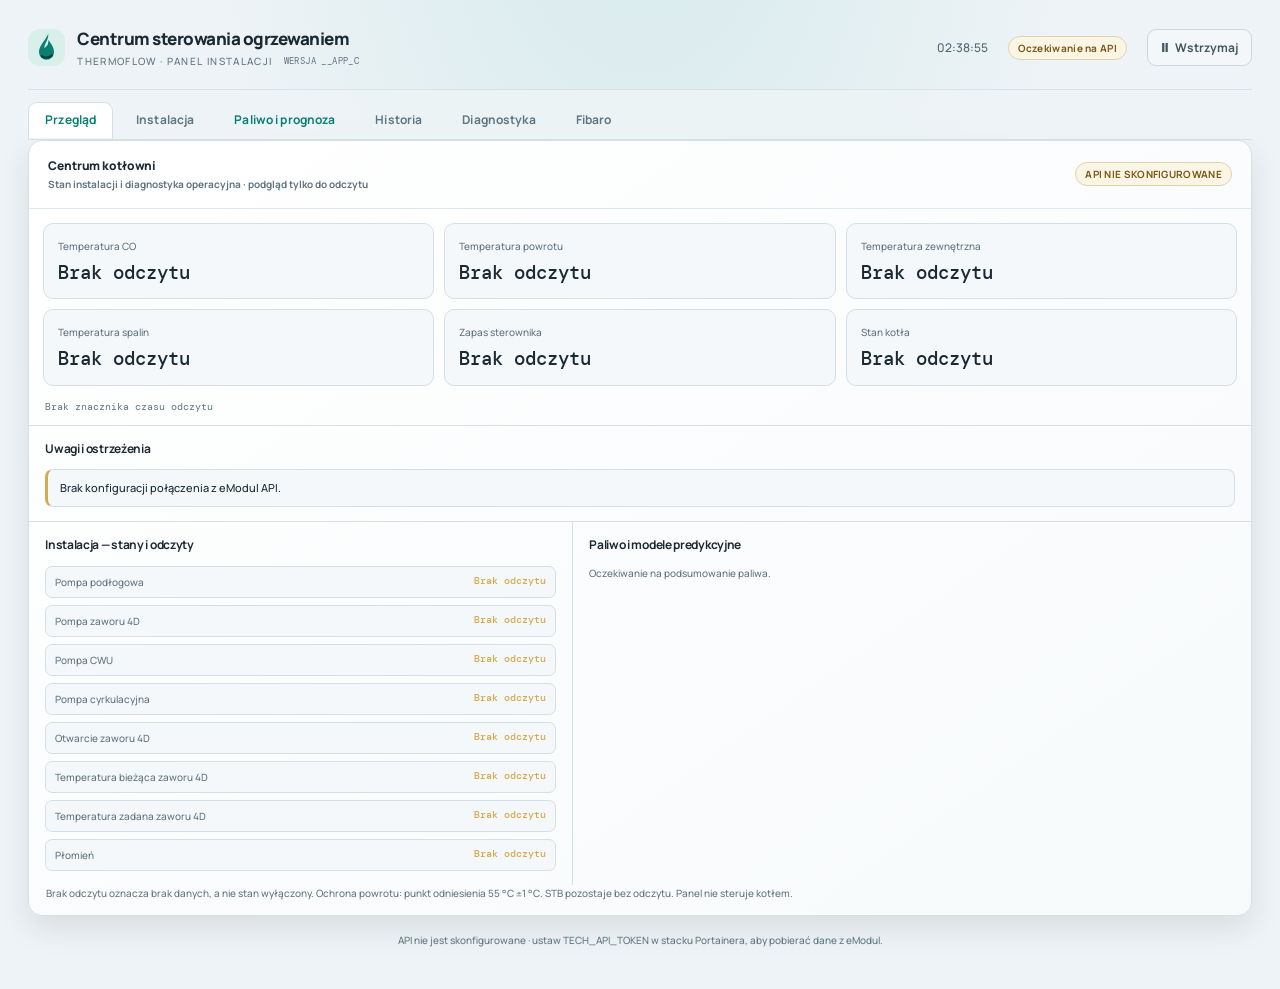
==== commit 5f3fa50a: "Dodaj sekcję "Zimno i dlaczego" do zakładki Fibaro Na górze istniejącej zakładki Fibaro: baner "Tera" ====
--- a/index.html
+++ b/index.html
@@ -183,6 +183,7 @@
       <div class="cardhead"><div><h2 id="fibaroTitle">Strefy Fibaro</h2><div class="subhead">Temperatury, nastawy i historia stref klimatycznych · dane z lokalnej bazy SQLite · tylko odczyt</div></div><span class="badge warn" id="fibaroStatus">OCZEKIWANIE NA DANE</span></div>
       <div class="fibaro-toolbar"><div id="fibaroUpdated" class="overview-muted">Oczekiwanie na snapshot Fibaro…</div><button type="button" class="button" id="fibaroRefresh">Odśwież dane</button></div>
       <div class="fibaro-summary" id="fibaroSummary"><div class="overview-muted">Oczekiwanie na dane…</div></div>
+      <div class="fibaro-section" id="comfortSection"><div class="cardhead" style="padding:0 0 10px"><div><h3 id="comfortTitle">Zimno i dlaczego</h3><div class="subhead" id="comfortMeta">Oczekiwanie na dane…</div></div><div class="fibaro-history-controls" role="group" aria-label="Zakres analizy zimna"><button type="button" class="stats-period active" data-comfort-hours="24" aria-pressed="true">24 h</button><button type="button" class="stats-period" data-comfort-hours="72" aria-pressed="false">72 h</button></div></div><div class="comfort-banner" id="comfortBanner"><span class="overview-muted">Oczekiwanie na dane…</span></div><div class="comfort-list" id="comfortList"></div><p class="comfort-note" id="comfortNote"></p></div>
       <div class="fibaro-section"><h3>Temperatura i nastawa w każdej strefie</h3><div class="fibaro-zone-grid" id="fibaroZones"><p class="overview-muted">Dane zostaną pobrane po otwarciu zakładki.</p></div></div>
       <div class="fibaro-section"><div class="cardhead" style="padding:0 0 10px"><div><h3 id="fibaroHistoryTitle">Historia temperatury</h3><div class="subhead" id="fibaroWindowMeta">Ostatnie 14 dni</div></div><div class="fibaro-history-controls" role="group" aria-label="Zakres historii temperatury"><button type="button" class="stats-period" data-fibaro-range="1" aria-pressed="false">24 h</button><button type="button" class="stats-period" data-fibaro-range="7" aria-pressed="false">7 dni</button><button type="button" class="stats-period active" data-fibaro-range="14" aria-pressed="true">14 dni</button></div></div><div class="fibaro-chart" id="fibaroChart"><div class="fibaro-chart-empty">Wybierz strefę, aby zobaczyć zapisane zmiany temperatury.</div></div></div>
       <div class="fibaro-section"><h3>Głowice i łączność</h3><div class="fibaro-head-layout"><div class="fibaro-head-summary" id="fibaroHeadSummary"><p class="overview-muted">Oczekiwanie na dane…</p></div><div class="fibaro-head-list" id="fibaroHeadList"><p class="overview-muted">Oczekiwanie na dane…</p></div></div></div>
--- a/assets/css/fibaro.css
+++ b/assets/css/fibaro.css
@@ -15,3 +15,21 @@
 .fibaro-note{padding:0 18px 15px;color:var(--muted);font-size:10px;line-height:1.55}
 @media(max-width:900px){.fibaro-zone-grid{grid-template-columns:repeat(2,minmax(0,1fr))}.fibaro-summary{grid-template-columns:repeat(2,minmax(0,1fr))}}
 @media(max-width:620px){.fibaro-zone-grid{grid-template-columns:minmax(0,1fr);padding:0 12px 12px}.fibaro-summary{padding:0 12px 12px;gap:7px}.fibaro-toolbar,.fibaro-section{padding-left:12px;padding-right:12px}.fibaro-head-layout{grid-template-columns:minmax(0,1fr)}.fibaro-head-row{grid-template-columns:minmax(0,1fr) auto}.fibaro-head-row>span:last-child{grid-column:2}.fibaro-chart-meta{font-size:8px;flex-wrap:wrap}.fibaro-note{padding-left:12px;padding-right:12px}}
+
+/* Cold zones and why (rule-based, read-only) */
+.comfort-banner{display:flex;align-items:center;gap:10px;flex-wrap:wrap;padding:11px 13px;margin-bottom:10px;border:1px solid var(--line);border-radius:9px;background:var(--panel2);font-size:11px;line-height:1.5}
+.comfort-banner.cold{border-color:#82bce8;background:color-mix(in srgb,#82bce8 9%,var(--panel2))}.comfort-banner.ok{border-color:var(--teal)}
+.comfort-list{display:grid;gap:8px}
+.comfort-row{border:1px solid var(--line);border-radius:9px;background:var(--panel2);min-width:0}
+.comfort-row>summary{display:grid;grid-template-columns:minmax(0,1.1fr) auto minmax(0,1.6fr) auto;align-items:center;gap:12px;padding:10px 12px;cursor:pointer;list-style:none;font-size:11px}
+.comfort-row>summary::-webkit-details-marker{display:none}
+.comfort-name{font-weight:600;overflow-wrap:anywhere}.comfort-name small{display:block;margin-top:2px;color:var(--muted);font-weight:400;font-size:9px}
+.comfort-chip{display:inline-block;padding:3px 9px;border-radius:99px;border:1px solid var(--line);font-size:9px;white-space:nowrap}
+.comfort-chip.cold{color:#82bce8;border-color:#82bce8}.comfort-chip.cooling{color:#82bce8}.comfort-chip.ok{color:var(--teal);border-color:var(--teal)}.comfort-chip.warm{color:#e5ad69;border-color:#e5ad69}.comfort-chip.unknown{color:var(--muted)}
+.comfort-cause{color:var(--text);font-size:10px;overflow-wrap:anywhere}.comfort-cause small{display:block;margin-top:2px;color:var(--muted);font-size:9px}
+.comfort-mins{font:10px var(--mono);color:var(--muted);white-space:nowrap}
+.comfort-detail{padding:2px 12px 12px;border-top:1px solid var(--line);font-size:10px;line-height:1.6}
+.comfort-episode{padding:8px 0;border-bottom:1px dashed var(--line)}.comfort-episode:last-child{border-bottom:0}
+.comfort-episode strong{font-size:10px}.comfort-episode ul{margin:4px 0 0;padding-left:16px;color:var(--muted)}
+.comfort-note{margin:10px 0 0;color:var(--muted);font-size:10px;line-height:1.55}
+@media(max-width:620px){.comfort-row>summary{grid-template-columns:minmax(0,1fr) auto;gap:8px}.comfort-cause,.comfort-mins{grid-column:1 / -1}}
